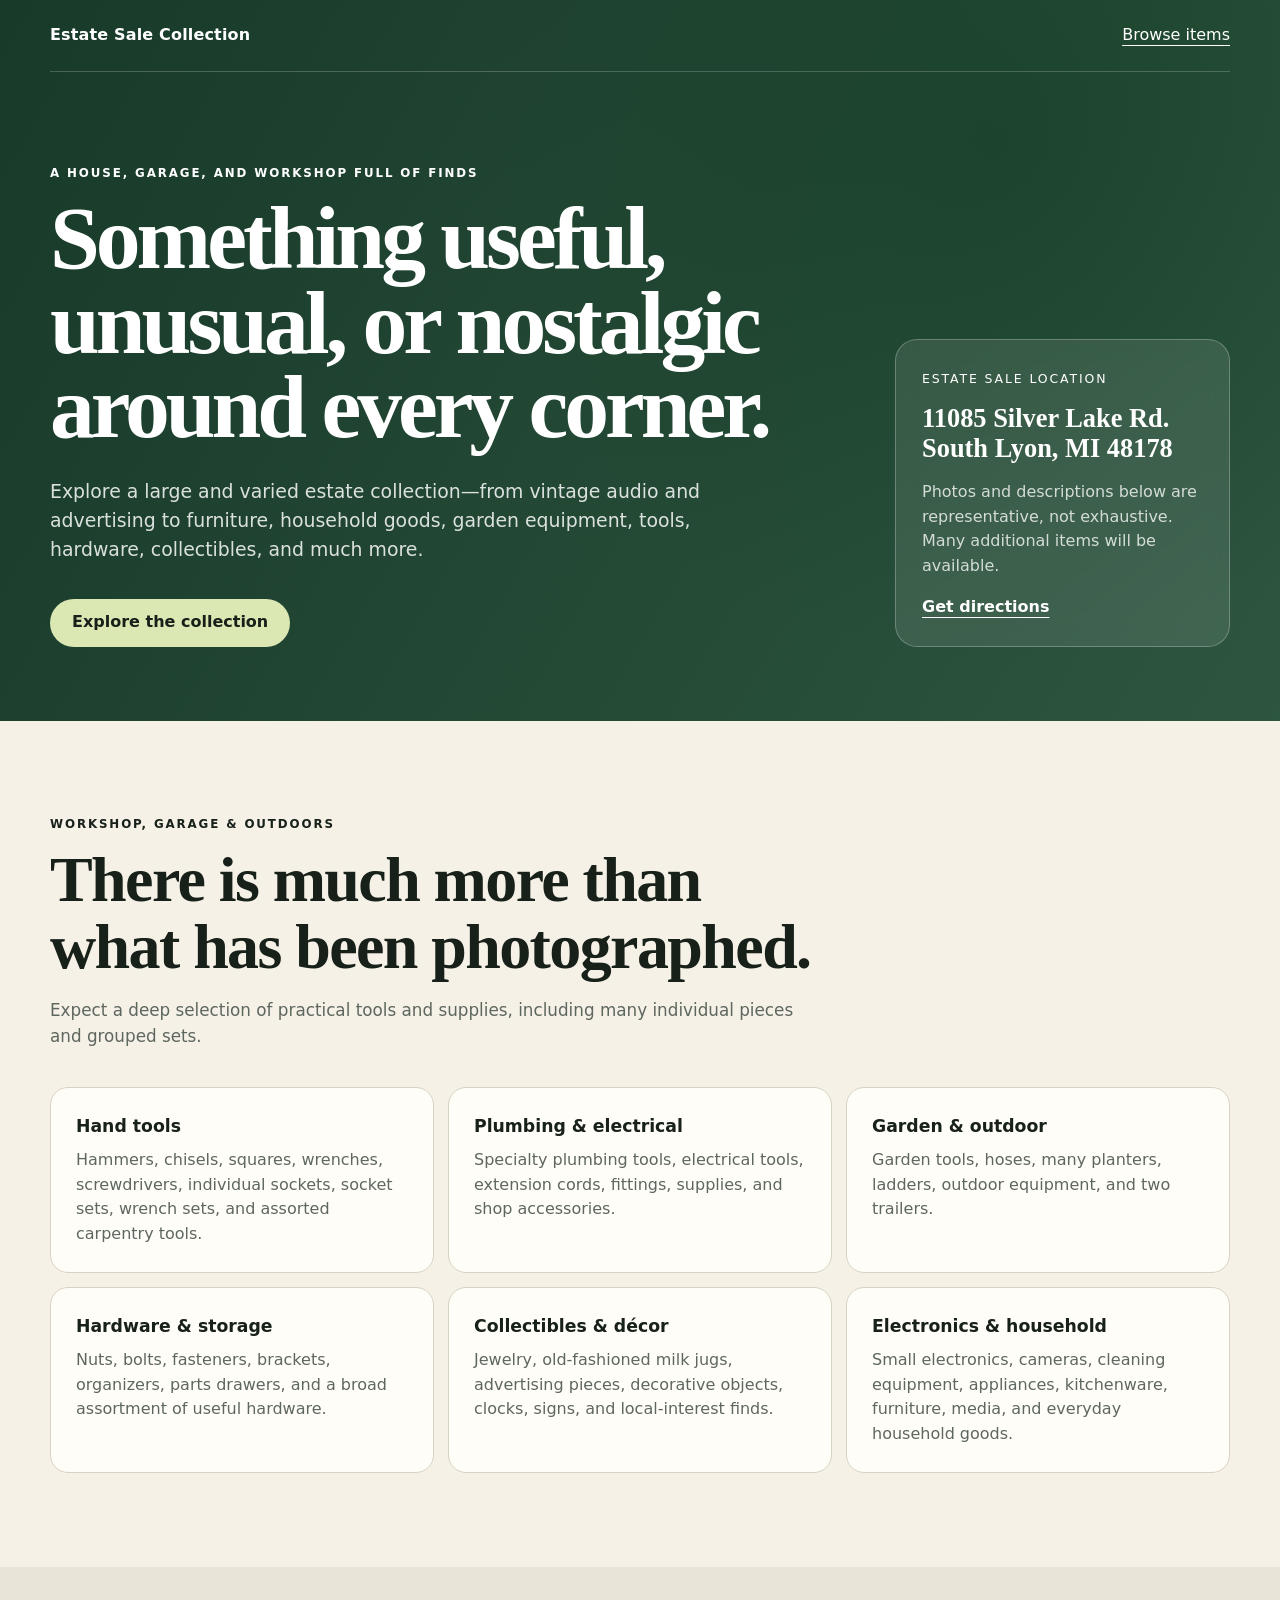
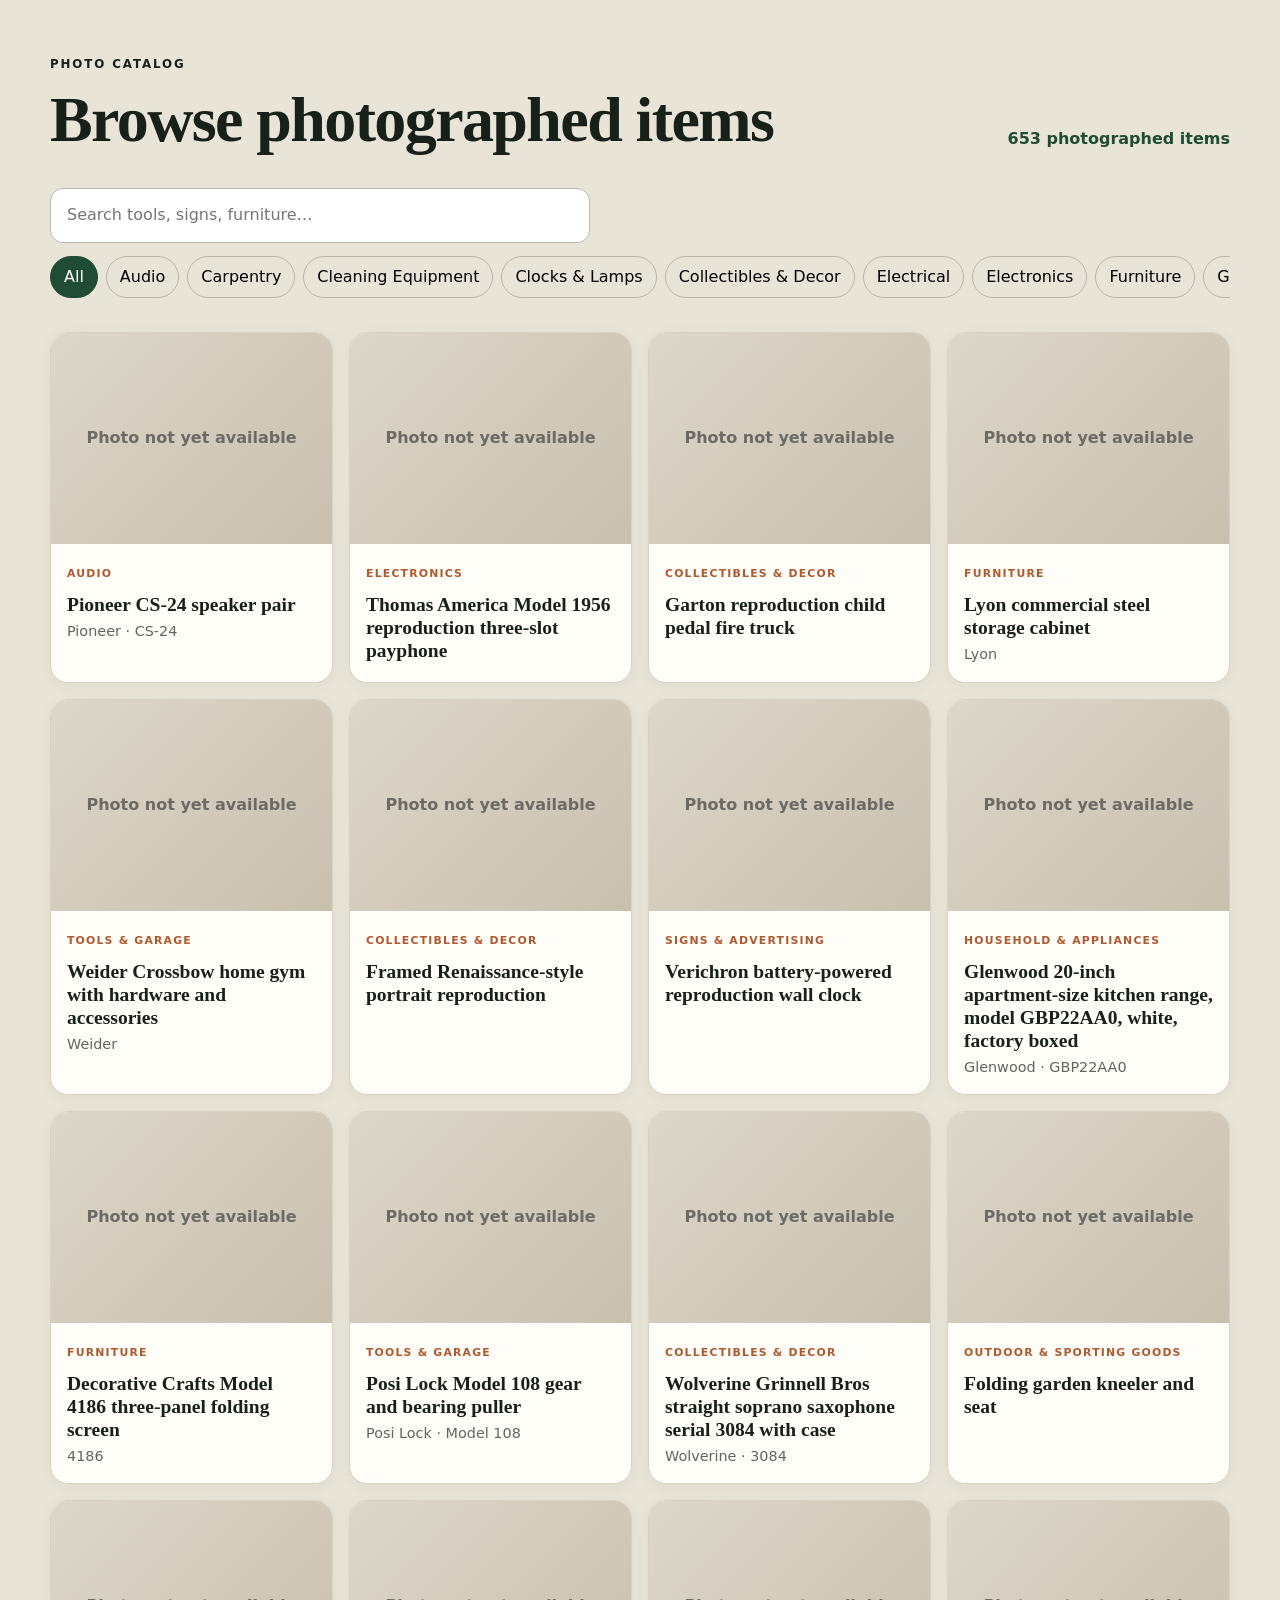
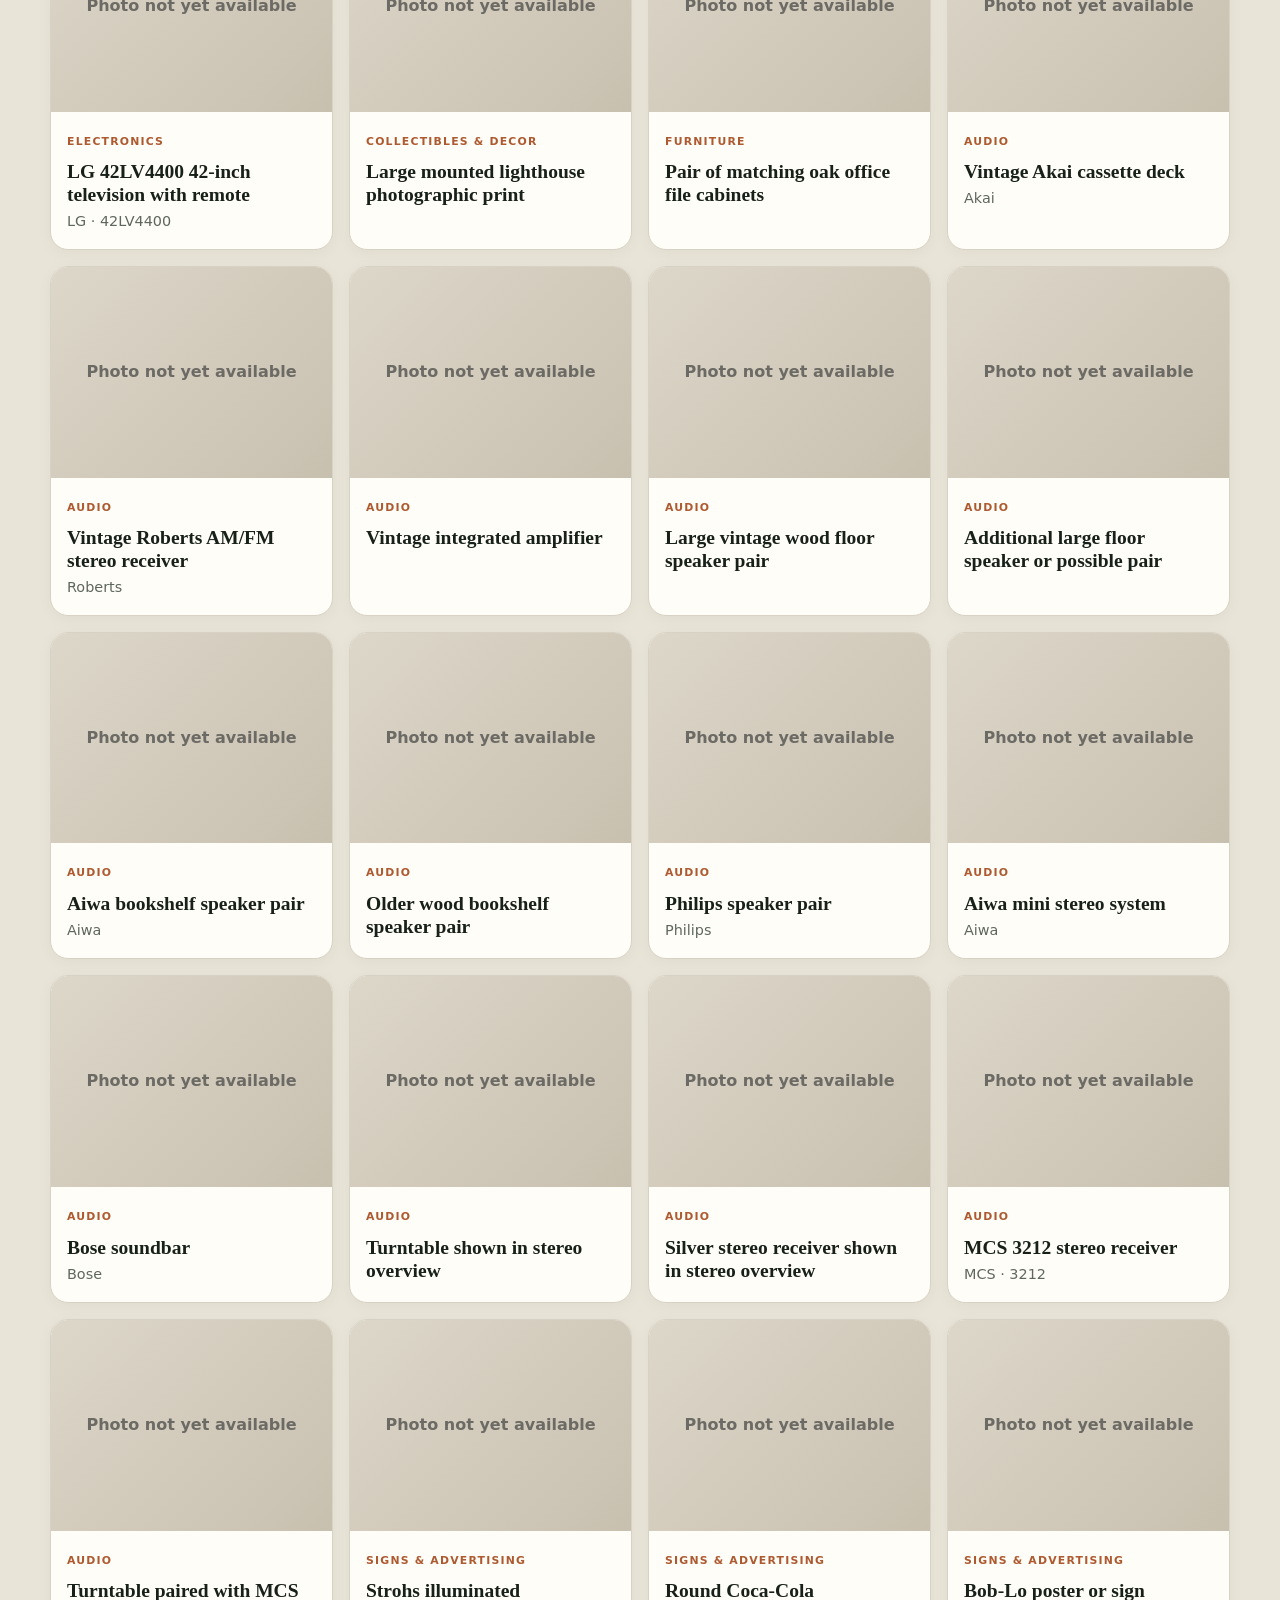
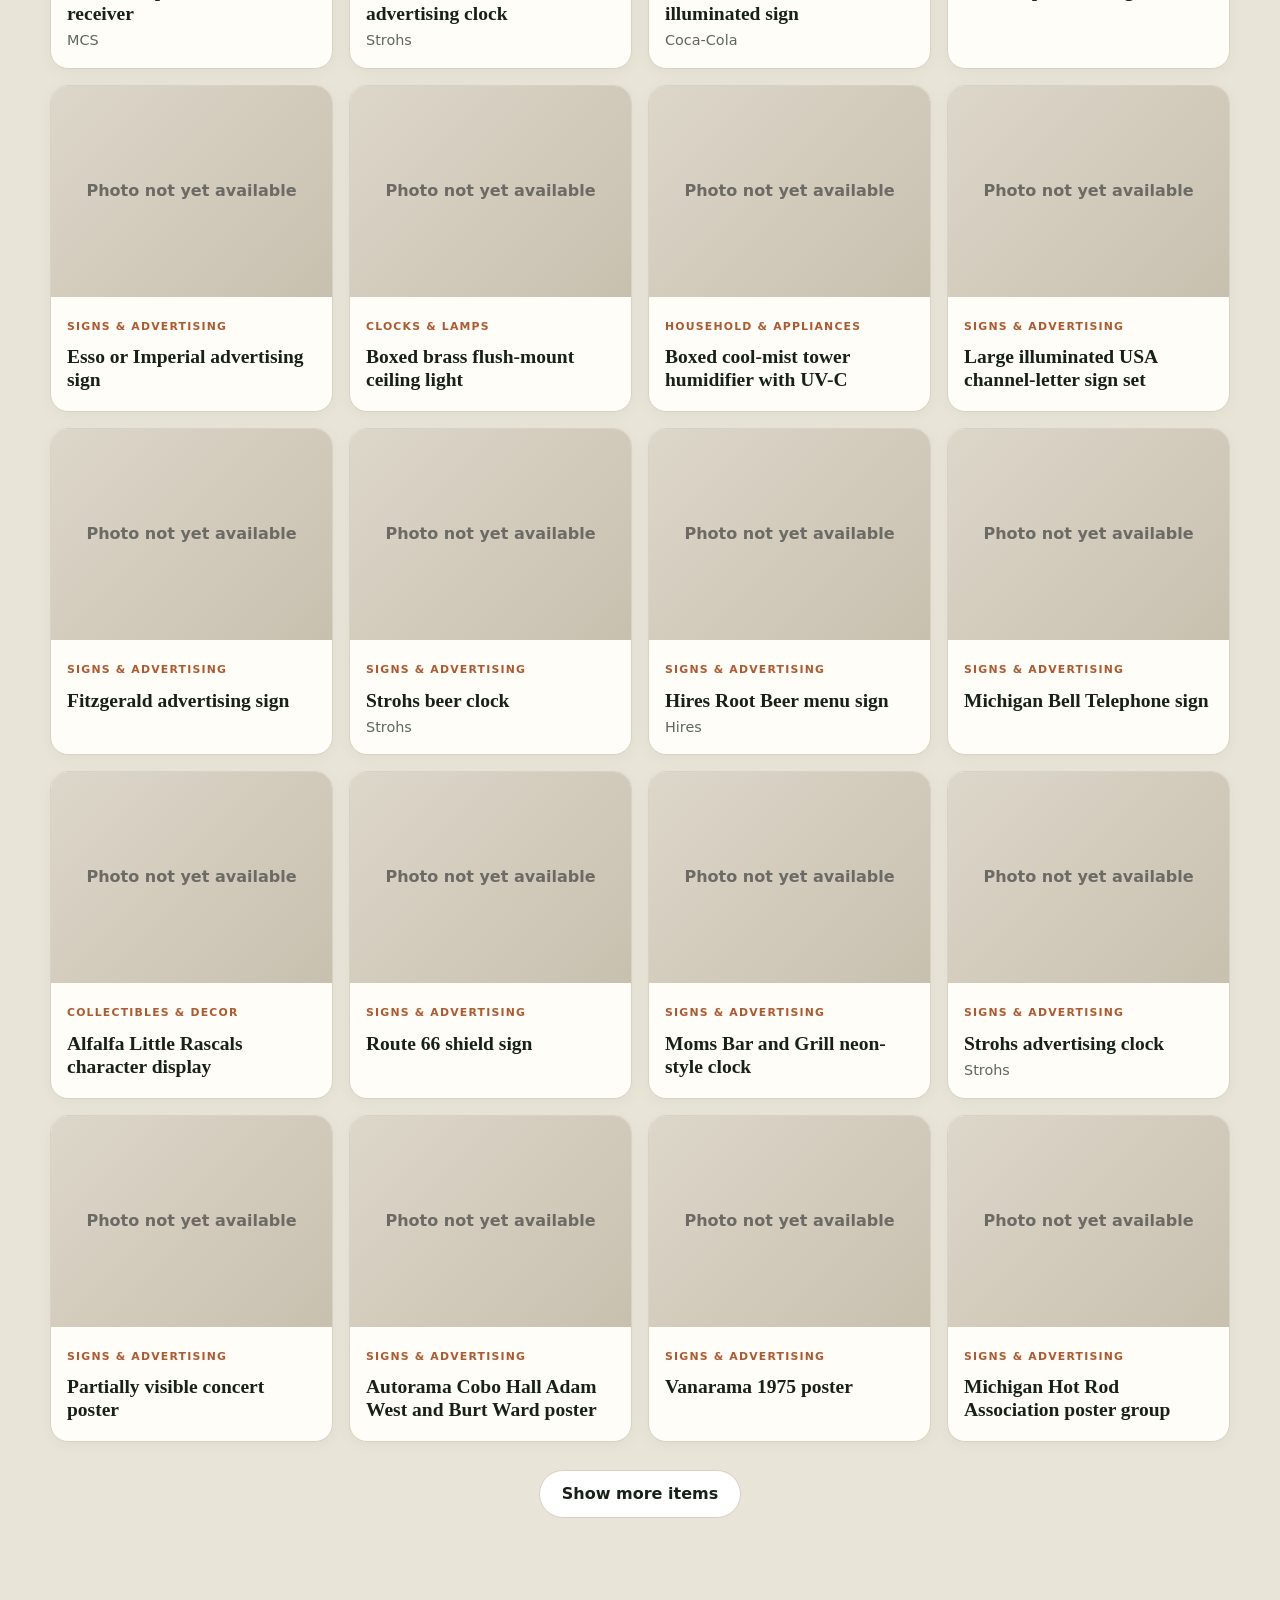
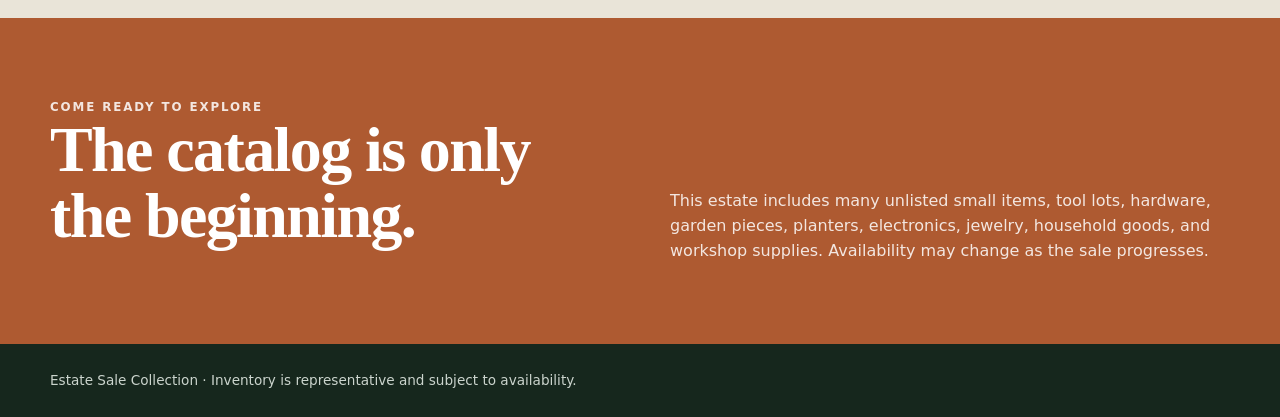
==== index.html @ f879b7a6 "Publish mobile estate sale catalog" ====
<!doctype html>
<html lang="en">
<head>
  <meta charset="utf-8">
  <meta name="viewport" content="width=device-width, initial-scale=1">
  <meta name="description" content="Browse a large estate sale collection featuring tools, vintage audio, furniture, advertising, garden equipment, household goods, collectibles, and much more.">
  <meta property="og:title" content="Estate Sale Collection">
  <meta property="og:description" content="A wide-ranging estate collection with tools, workshop equipment, furniture, vintage pieces, garden goods, household items, and much more.">
  <title>Estate Sale Collection</title>
  <link rel="stylesheet" href="styles.css">
</head>
<body>
  <header class="hero">
    <nav class="nav shell">
      <a class="brand" href="#top">Estate Sale Collection</a>
      <a class="nav-link" href="#browse">Browse items</a>
    </nav>
    <div class="hero-grid shell" id="top">
      <div>
        <p class="eyebrow">A house, garage, and workshop full of finds</p>
        <h1>Something useful, unusual, or nostalgic around every corner.</h1>
        <p class="hero-copy">Explore a large and varied estate collection—from vintage audio and advertising to furniture, household goods, garden equipment, tools, hardware, collectibles, and much more.</p>
        <a class="button" href="#browse">Explore the collection</a>
      </div>
      <aside class="hero-note">
        <span>Estate sale location</span>
        <strong>11085 Silver Lake Rd.<br>South Lyon, MI 48178</strong>
        <p>Photos and descriptions below are representative, not exhaustive. Many additional items will be available.</p>
        <a class="directions-link" href="https://www.google.com/maps/search/?api=1&amp;query=11085%20Silver%20Lake%20Rd%2C%20South%20Lyon%2C%20MI%2048178" target="_blank" rel="noopener">Get directions</a>
      </aside>
    </div>
  </header>

  <main>
    <section class="section shell">
      <div class="section-heading">
        <p class="eyebrow">Workshop, garage & outdoors</p>
        <h2>There is much more than what has been photographed.</h2>
        <p>Expect a deep selection of practical tools and supplies, including many individual pieces and grouped sets.</p>
      </div>
      <div class="collection-grid">
        <article><h3>Hand tools</h3><p>Hammers, chisels, squares, wrenches, screwdrivers, individual sockets, socket sets, wrench sets, and assorted carpentry tools.</p></article>
        <article><h3>Plumbing & electrical</h3><p>Specialty plumbing tools, electrical tools, extension cords, fittings, supplies, and shop accessories.</p></article>
        <article><h3>Garden & outdoor</h3><p>Garden tools, hoses, many planters, ladders, outdoor equipment, and two trailers.</p></article>
        <article><h3>Hardware & storage</h3><p>Nuts, bolts, fasteners, brackets, organizers, parts drawers, and a broad assortment of useful hardware.</p></article>
        <article><h3>Collectibles & décor</h3><p>Jewelry, old-fashioned milk jugs, advertising pieces, decorative objects, clocks, signs, and local-interest finds.</p></article>
        <article><h3>Electronics & household</h3><p>Small electronics, cameras, cleaning equipment, appliances, kitchenware, furniture, media, and everyday household goods.</p></article>
      </div>
    </section>

    <section class="catalog-section" id="browse">
      <div class="shell">
        <div class="catalog-head">
          <div>
            <p class="eyebrow">Photo catalog</p>
            <h2>Browse photographed items</h2>
          </div>
          <p class="result-count" id="resultCount" aria-live="polite"></p>
        </div>
        <div class="controls">
          <label class="search">
            <span class="sr-only">Search inventory</span>
            <input id="searchInput" type="search" placeholder="Search tools, signs, furniture…" autocomplete="off">
          </label>
          <div class="chips" id="categoryChips" aria-label="Filter by category"></div>
        </div>
        <div class="item-grid" id="itemGrid"></div>
        <button class="button secondary load-more" id="loadMore" type="button">Show more items</button>
      </div>
    </section>

    <section class="closing">
      <div class="shell closing-inner">
        <div>
          <p class="eyebrow">Come ready to explore</p>
          <h2>The catalog is only the beginning.</h2>
        </div>
        <p>This estate includes many unlisted small items, tool lots, hardware, garden pieces, planters, electronics, jewelry, household goods, and workshop supplies. Availability may change as the sale progresses.</p>
      </div>
    </section>
  </main>

  <dialog id="photoDialog">
    <button class="dialog-close" type="button" aria-label="Close photo">×</button>
    <img alt="" id="dialogImage">
    <p id="dialogCaption"></p>
  </dialog>

  <footer><div class="shell">Estate Sale Collection · Inventory is representative and subject to availability.</div></footer>
  <script src="data/public-items.js"></script>
  <script src="app.js"></script>
</body>
</html>
---- styles.css ----
:root{--ink:#172019;--muted:#5e675f;--paper:#f5f1e7;--cream:#fffdf7;--green:#204b35;--lime:#dce8b4;--rust:#ae5a31;--line:#d8d2c4;--shadow:0 16px 50px rgba(30,40,31,.11);font-family:Inter,ui-sans-serif,system-ui,-apple-system,BlinkMacSystemFont,"Segoe UI",sans-serif;color:var(--ink);background:var(--paper)}
*{box-sizing:border-box}html{scroll-behavior:smooth}body{margin:0;line-height:1.55}img{display:block;max-width:100%}button,input,select{font:inherit}.shell{width:min(1180px,calc(100% - 32px));margin:auto}.hero{color:white;background:linear-gradient(120deg,rgba(17,52,35,.97),rgba(25,70,46,.91)),radial-gradient(circle at 78% 20%,#71854f,transparent 45%);padding-bottom:74px}.nav{height:72px;display:flex;align-items:center;justify-content:space-between;border-bottom:1px solid rgba(255,255,255,.2)}.brand{font-weight:800;color:white;text-decoration:none;letter-spacing:.01em}.nav-link{color:white;text-underline-offset:5px}.hero-grid{display:grid;grid-template-columns:minmax(0,1.5fr) minmax(280px,.65fr);gap:72px;align-items:end;padding-top:92px}.eyebrow{text-transform:uppercase;letter-spacing:.16em;font-weight:800;font-size:.74rem;margin:0 0 14px}.hero h1{font-family:Georgia,serif;font-size:clamp(3rem,7vw,6.4rem);line-height:.94;max-width:900px;margin:0;letter-spacing:-.045em}.hero-copy{font-size:1.18rem;max-width:720px;color:rgba(255,255,255,.84);margin:28px 0 34px}.button{display:inline-flex;align-items:center;justify-content:center;min-height:48px;padding:0 22px;border:0;border-radius:999px;background:var(--lime);color:var(--ink);font-weight:800;text-decoration:none;cursor:pointer}.button.secondary{background:white;border:1px solid var(--line)}.hero-note{background:rgba(255,255,255,.1);border:1px solid rgba(255,255,255,.25);padding:26px;border-radius:22px;backdrop-filter:blur(10px)}.hero-note span{font-size:.78rem;text-transform:uppercase;letter-spacing:.15em}.hero-note strong{display:block;font-family:Georgia,serif;font-size:1.65rem;line-height:1.15;margin:12px 0}.hero-note p{color:rgba(255,255,255,.78);margin-bottom:0}.section{padding:94px 0}.section-heading{max-width:780px;margin-bottom:38px}.section h2,.catalog-section h2,.closing h2{font-family:Georgia,serif;font-size:clamp(2.2rem,5vw,4rem);line-height:1.04;margin:0 0 14px;letter-spacing:-.025em}.section-heading>p:last-child{color:var(--muted);font-size:1.05rem}.collection-grid{display:grid;grid-template-columns:repeat(3,1fr);gap:14px}.collection-grid article{background:var(--cream);border:1px solid var(--line);border-radius:18px;padding:25px}.collection-grid h3{margin:0 0 8px;font-size:1.08rem}.collection-grid p{margin:0;color:var(--muted)}.catalog-section{background:#e9e4d8;padding:88px 0 100px}.catalog-head{display:flex;justify-content:space-between;align-items:end;gap:20px}.result-count{font-weight:800;color:var(--green)}.controls{position:sticky;z-index:10;top:0;background:rgba(233,228,216,.95);backdrop-filter:blur(12px);padding:20px 0 18px;margin-bottom:16px}.search input,.staff-actions input,.staff-actions select,.login-card input{width:100%;border:1px solid #bcb6aa;background:white;border-radius:13px;padding:14px 16px;color:var(--ink)}.search{display:block;max-width:540px}.chips{display:flex;gap:8px;overflow:auto;padding-top:13px;scrollbar-width:thin}.chip{white-space:nowrap;border:1px solid #bab4a9;border-radius:999px;background:transparent;padding:8px 13px;cursor:pointer}.chip.active{background:var(--green);color:white;border-color:var(--green)}.item-grid{display:grid;grid-template-columns:repeat(4,1fr);gap:16px}.item-card{background:var(--cream);border:1px solid var(--line);border-radius:18px;overflow:hidden;box-shadow:0 3px 16px rgba(28,36,29,.04)}.item-photo{width:100%;aspect-ratio:4/3;object-fit:cover;background:#d9d4ca;cursor:zoom-in}.photo-placeholder{display:grid;place-items:center;aspect-ratio:4/3;background:linear-gradient(135deg,#ddd7ca,#c8c0af);color:#6c6a64;font-weight:700;text-align:center;padding:20px}.item-content{padding:16px}.item-category{color:var(--rust);text-transform:uppercase;letter-spacing:.11em;font-size:.68rem;font-weight:800}.item-card h3{font-family:Georgia,serif;font-size:1.22rem;line-height:1.18;margin:8px 0 4px}.item-brand{color:var(--muted);margin:0;font-size:.9rem}.load-more{display:flex;margin:28px auto 0}.closing{background:var(--rust);color:white;padding:80px 0}.closing-inner{display:grid;grid-template-columns:1fr 1fr;gap:60px;align-items:end}.closing p{margin:0;color:rgba(255,255,255,.85)}footer{background:#16271d;color:#cbd4cd;padding:26px 0;font-size:.85rem}dialog{border:0;border-radius:18px;padding:16px;background:#111;color:white;max-width:min(92vw,1100px);box-shadow:var(--shadow)}dialog::backdrop{background:rgba(4,8,5,.82)}dialog img{max-height:78vh;margin:auto;border-radius:9px}.dialog-close{position:absolute;right:22px;top:18px;border:0;border-radius:99px;background:white;width:38px;height:38px;font-size:1.5rem;cursor:pointer}.dialog-close+img{}#dialogCaption{text-align:center;margin:12px 0 2px}.sr-only{position:absolute;width:1px;height:1px;padding:0;margin:-1px;overflow:hidden;clip:rect(0,0,0,0);white-space:nowrap;border:0}
.staff-body{background:#ece8dd;min-height:100vh}.staff-shell{width:min(960px,calc(100% - 24px));margin:auto;padding:30px 0 70px}.login-card{max-width:520px;margin:12vh auto;background:white;border:1px solid var(--line);border-radius:24px;padding:34px;box-shadow:var(--shadow)}.login-card h1,.staff-header h1{font-family:Georgia,serif;font-size:2.4rem;line-height:1;margin:0 0 16px}.login-card label{display:grid;gap:7px;font-weight:700;margin:25px 0 14px}.form-error{color:#a42d22;min-height:1.5em}.staff-header{display:flex;justify-content:space-between;align-items:center;margin-bottom:24px}.text-button{border:0;background:transparent;text-decoration:underline;cursor:pointer}.stats{display:grid;grid-template-columns:repeat(4,1fr);gap:10px;margin-bottom:16px}.stat{background:white;border:1px solid var(--line);border-radius:16px;padding:17px}.stat strong{display:block;font-size:1.55rem}.stat span{font-size:.8rem;color:var(--muted)}.staff-actions{display:grid;grid-template-columns:2fr 1fr 1fr;gap:10px}.staff-tools{display:flex;gap:8px;flex-wrap:wrap;margin:12px 0}.file-button input{display:none}.device-note{font-size:.84rem;color:var(--muted)}.staff-list{display:grid;gap:8px;margin-top:18px}.staff-item{display:grid;grid-template-columns:70px minmax(0,1fr) auto auto;gap:14px;align-items:center;background:white;border:1px solid var(--line);border-radius:16px;padding:10px}.staff-item.sold{opacity:.55}.staff-item img{width:70px;height:58px;object-fit:cover;border-radius:10px;background:#ddd}.staff-item h3{font-size:1rem;margin:0 0 3px}.staff-meta{font-size:.78rem;color:var(--muted)}.staff-price{font-weight:900;font-size:1.05rem}.sold-toggle{border:1px solid var(--green);background:white;color:var(--green);border-radius:999px;padding:8px 11px;cursor:pointer;font-weight:800}.sold .sold-toggle{background:var(--green);color:white}
.hero-note p{margin-bottom:16px}.directions-link{display:inline-block;color:white;font-weight:800;text-underline-offset:5px}
@media(max-width:900px){.hero-grid{grid-template-columns:1fr;padding-top:64px}.hero-note{max-width:560px}.collection-grid{grid-template-columns:repeat(2,1fr)}.item-grid{grid-template-columns:repeat(3,1fr)}.closing-inner{grid-template-columns:1fr}.stats{grid-template-columns:repeat(2,1fr)}}@media(max-width:640px){.hero{padding-bottom:48px}.nav{height:60px}.hero-grid{gap:36px}.hero h1{font-size:3.25rem}.section,.catalog-section{padding:62px 0}.collection-grid{grid-template-columns:1fr}.catalog-head{align-items:start;flex-direction:column}.controls{margin-inline:-16px;padding-inline:16px}.item-grid{grid-template-columns:repeat(2,1fr);gap:10px}.item-content{padding:12px}.item-card h3{font-size:1.04rem}.staff-actions{grid-template-columns:1fr}.staff-item{grid-template-columns:58px minmax(0,1fr) auto}.staff-item img{width:58px;height:54px}.staff-price{grid-column:2}.sold-toggle{grid-column:3;grid-row:1/3}.closing{padding:60px 0}}@media print{.staff-actions,.staff-tools,.device-note,.sold-toggle,.text-button{display:none!important}.staff-body{background:white}.staff-item{break-inside:avoid}}
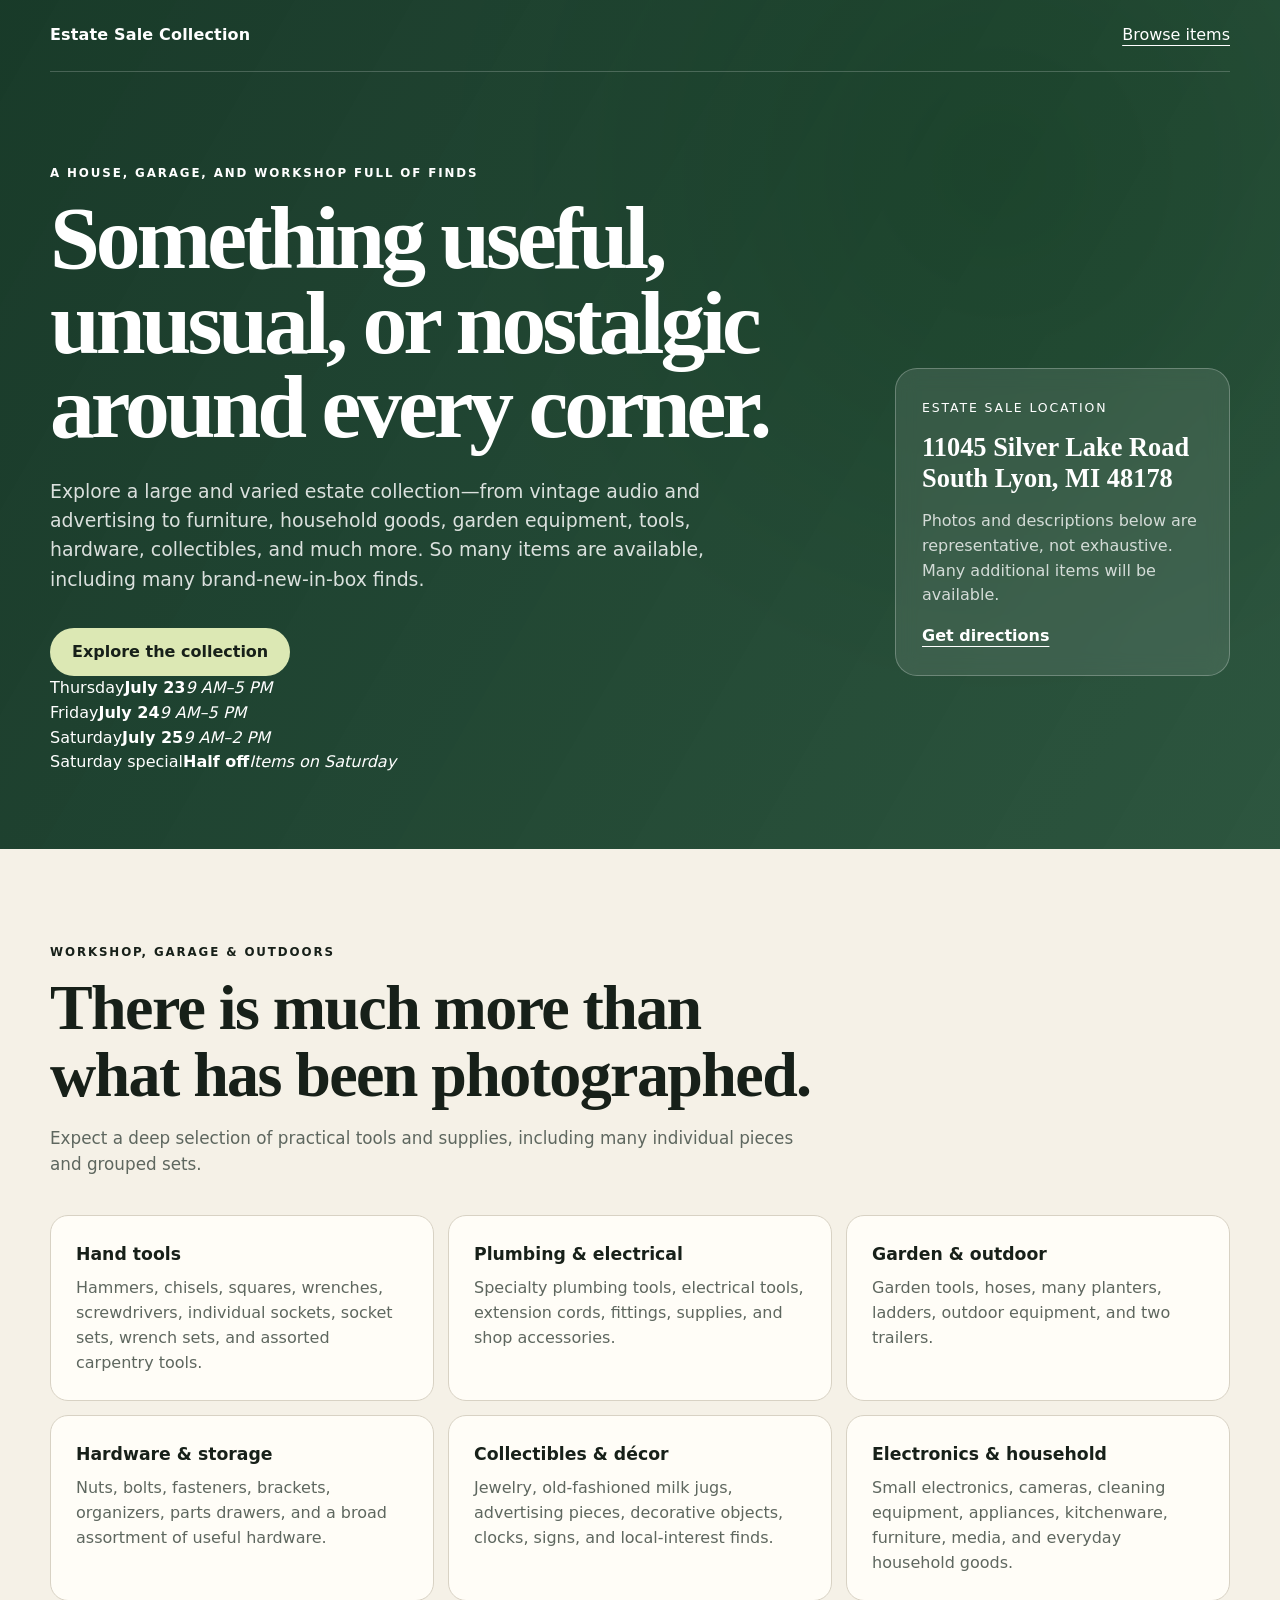
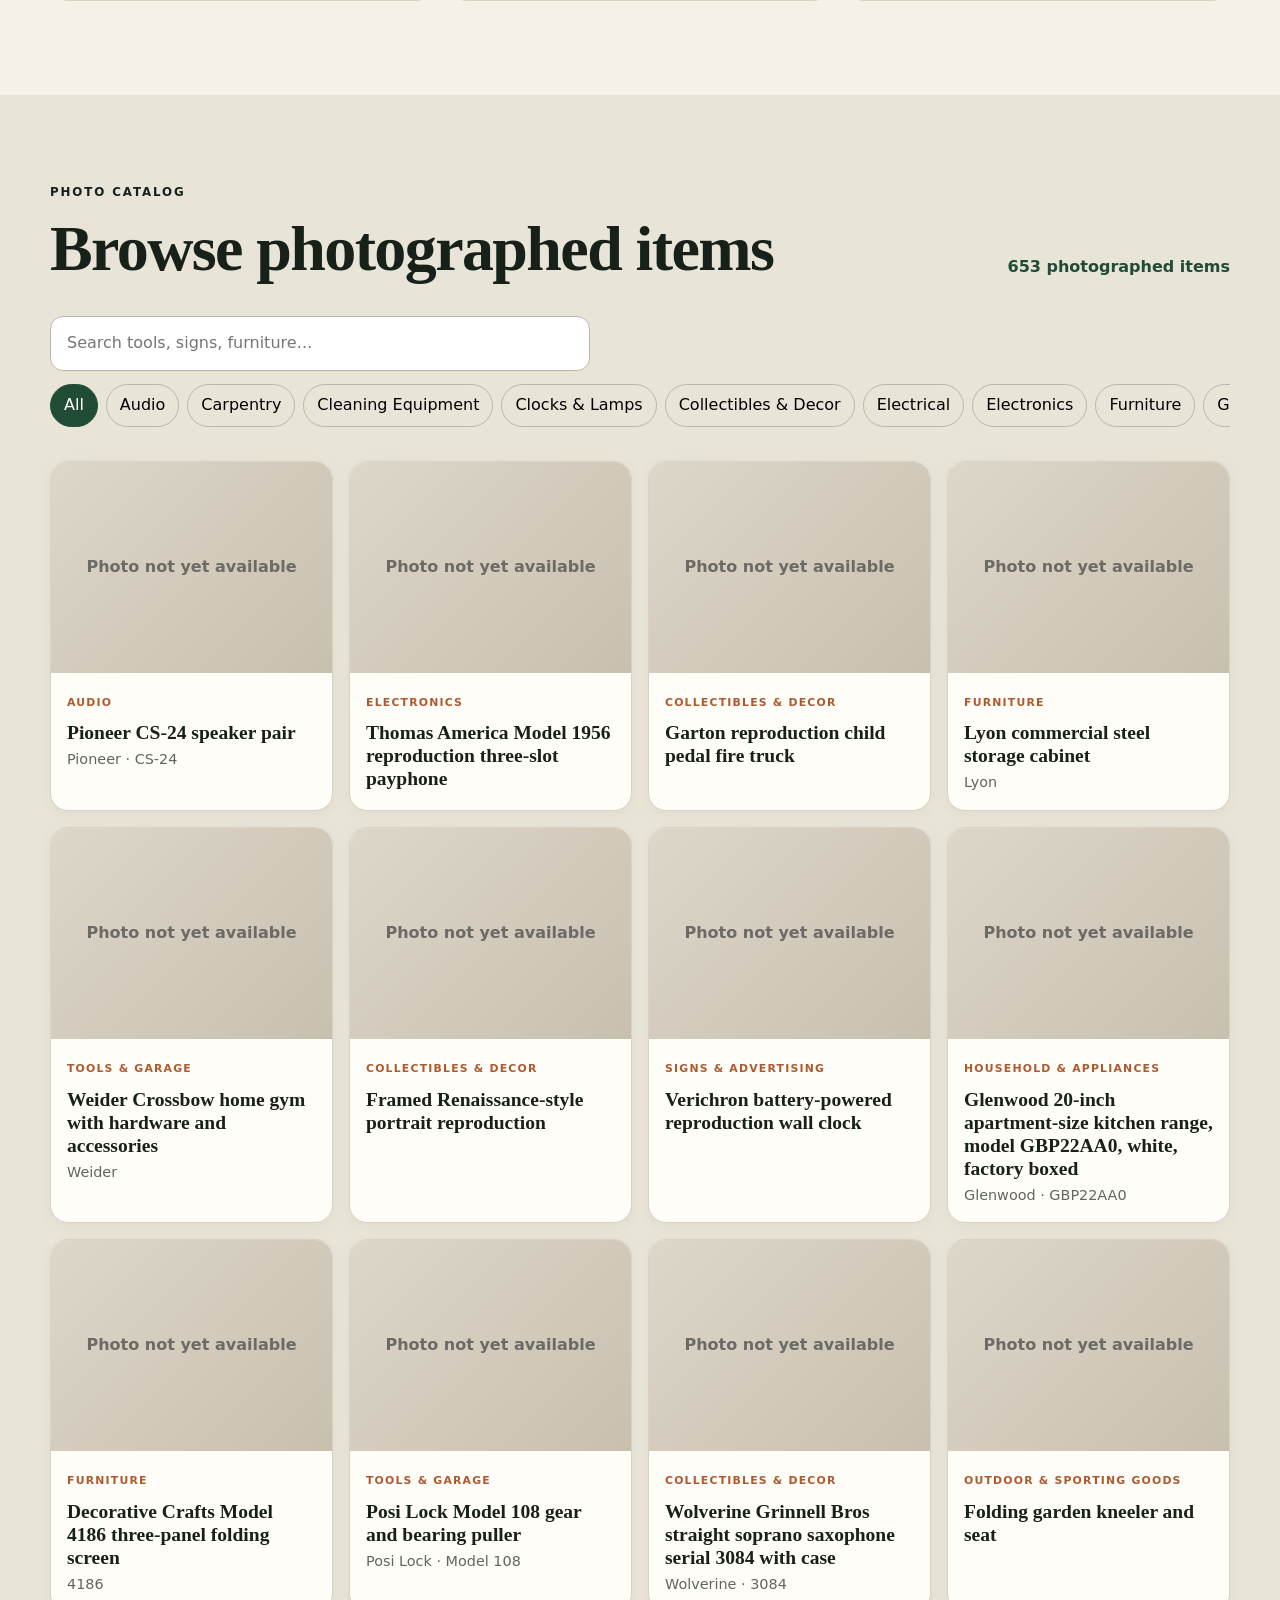
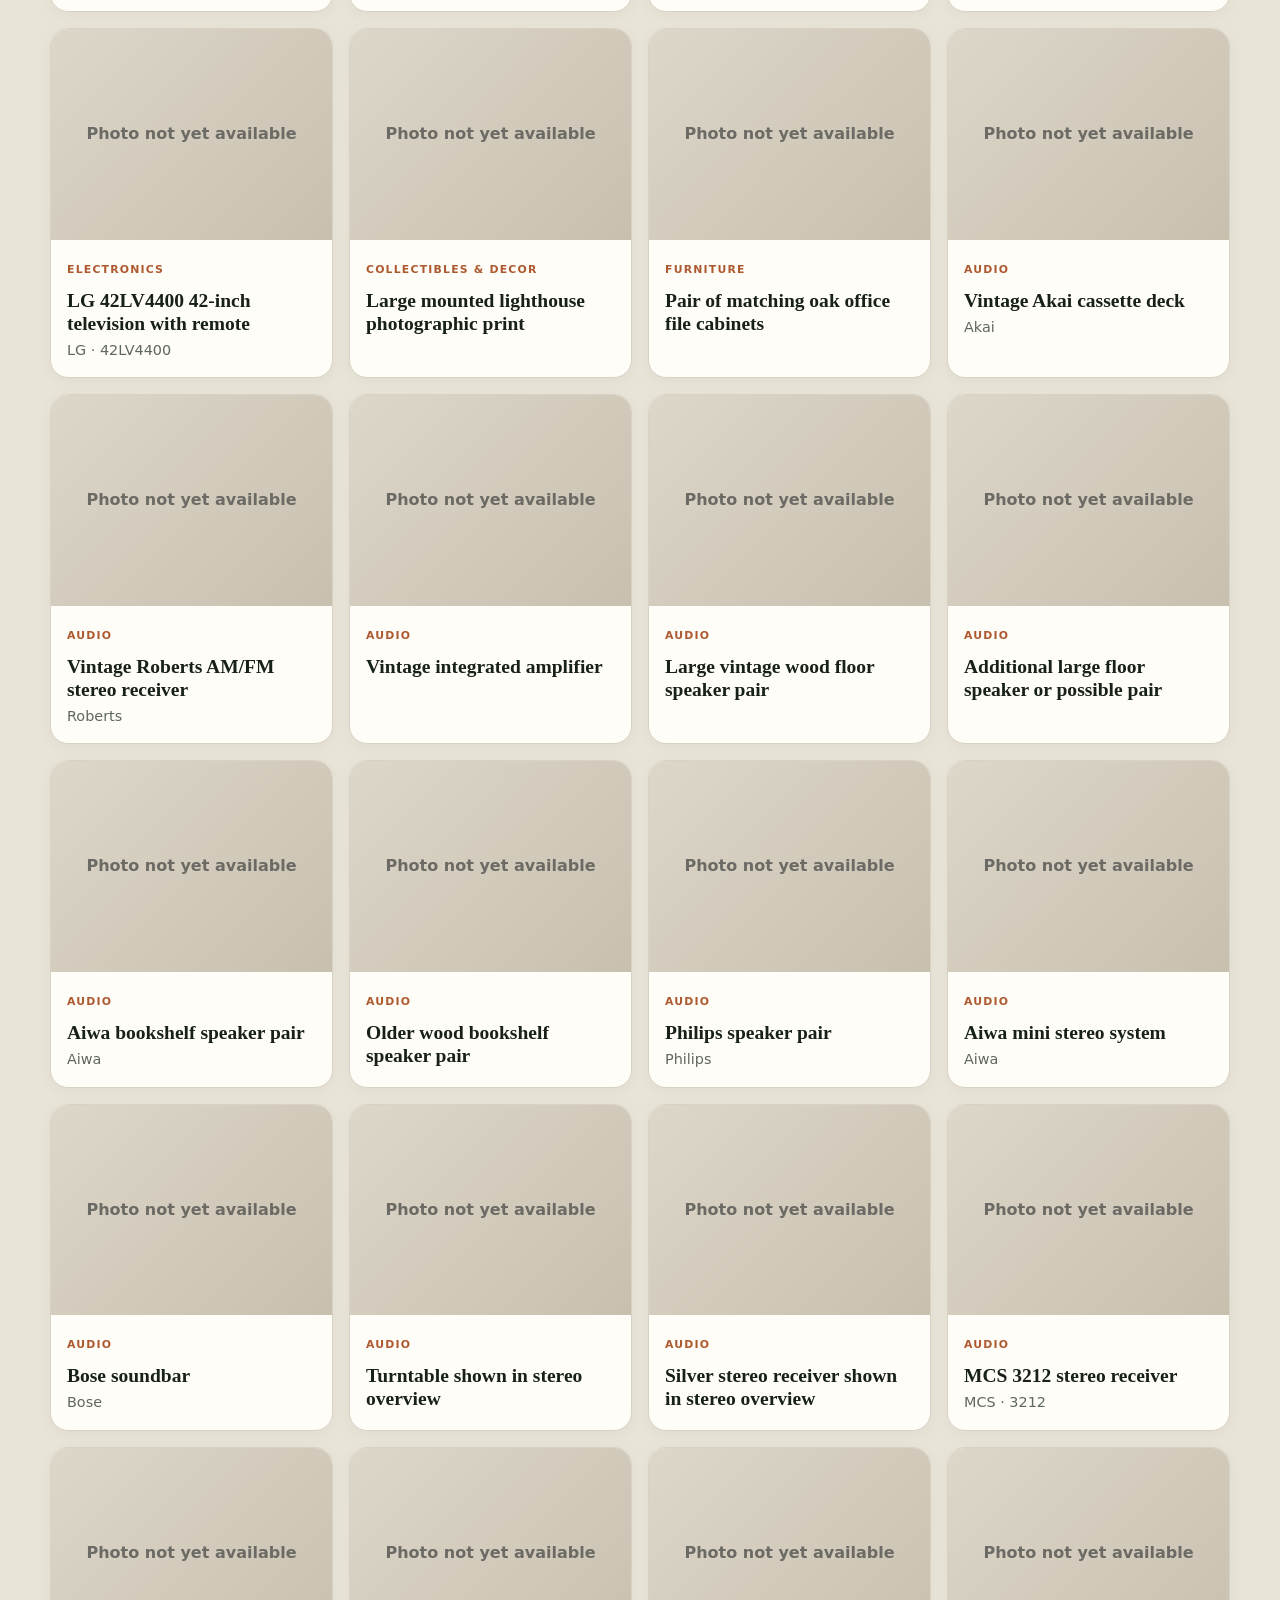
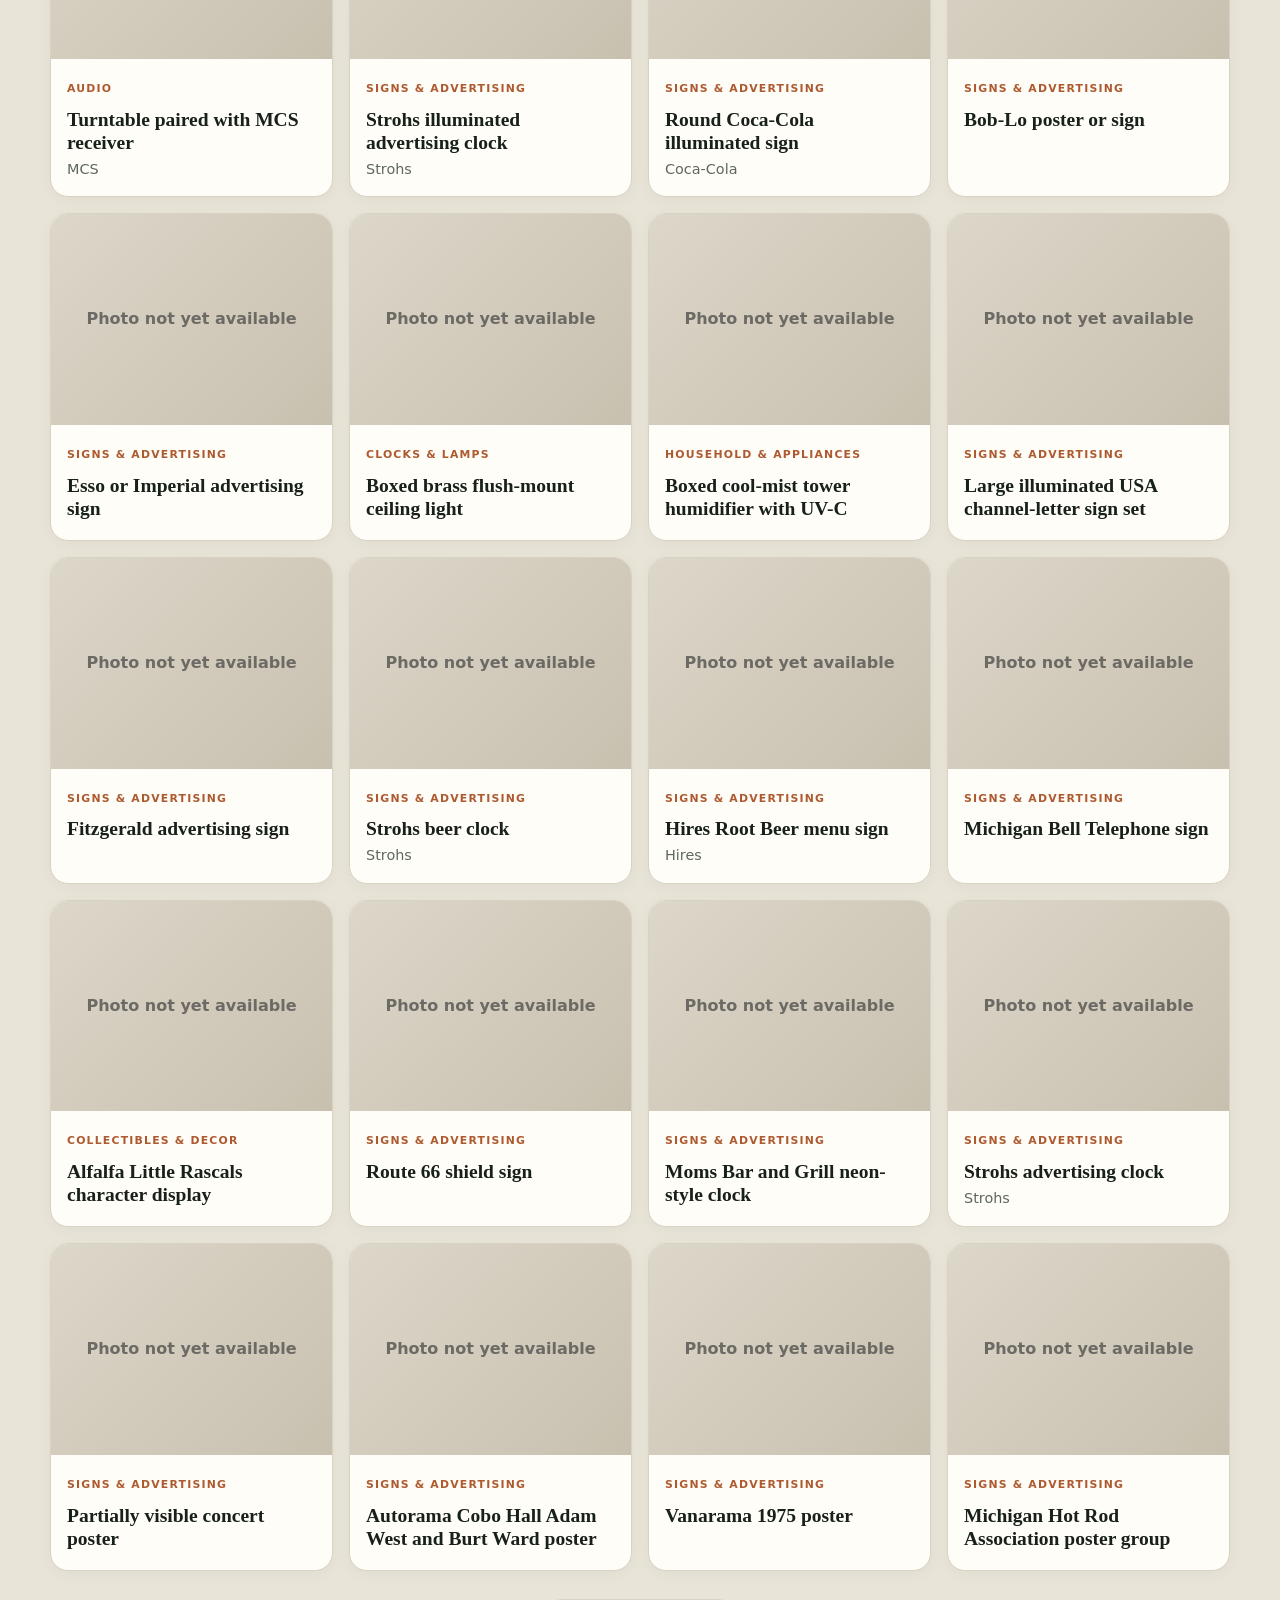
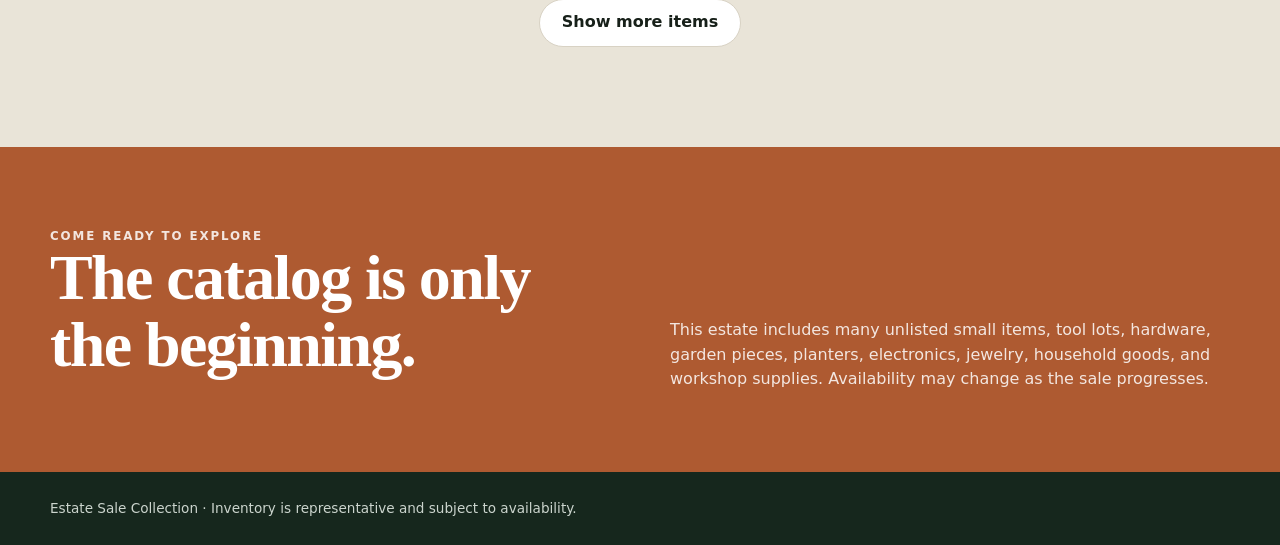
==== commit 7d8a14c6: "Add corrected address and sale schedule" ====
--- a/index.html
+++ b/index.html
@@ -3,10 +3,10 @@
 <head>
   <meta charset="utf-8">
   <meta name="viewport" content="width=device-width, initial-scale=1">
-  <meta name="description" content="Browse a large estate sale collection featuring tools, vintage audio, furniture, advertising, garden equipment, household goods, collectibles, and much more.">
-  <meta property="og:title" content="Estate Sale Collection">
-  <meta property="og:description" content="A wide-ranging estate collection with tools, workshop equipment, furniture, vintage pieces, garden goods, household items, and much more.">
-  <title>Estate Sale Collection</title>
+  <meta name="description" content="Estate sale July 23–25 at 11045 Silver Lake Road, South Lyon. Browse tools, vintage audio, furniture, garden equipment, household goods, collectibles, and much more.">
+  <meta property="og:title" content="Estate Sale · July 23–25 · South Lyon">
+  <meta property="og:description" content="Thursday and Friday 9–5, Saturday 9–2. Half off Saturday. Many items are brand new in box. Browse the photo catalog.">
+  <title>Estate Sale · July 23–25 · South Lyon</title>
   <link rel="stylesheet" href="styles.css">
 </head>
 <body>
@@ -19,16 +19,22 @@
       <div>
         <p class="eyebrow">A house, garage, and workshop full of finds</p>
         <h1>Something useful, unusual, or nostalgic around every corner.</h1>
-        <p class="hero-copy">Explore a large and varied estate collection—from vintage audio and advertising to furniture, household goods, garden equipment, tools, hardware, collectibles, and much more.</p>
+        <p class="hero-copy">Explore a large and varied estate collection—from vintage audio and advertising to furniture, household goods, garden equipment, tools, hardware, collectibles, and much more. So many items are available, including many brand-new-in-box finds.</p>
         <a class="button" href="#browse">Explore the collection</a>
       </div>
       <aside class="hero-note">
         <span>Estate sale location</span>
-        <strong>11085 Silver Lake Rd.<br>South Lyon, MI 48178</strong>
+        <strong>11045 Silver Lake Road<br>South Lyon, MI 48178</strong>
         <p>Photos and descriptions below are representative, not exhaustive. Many additional items will be available.</p>
-        <a class="directions-link" href="https://www.google.com/maps/search/?api=1&amp;query=11085%20Silver%20Lake%20Rd%2C%20South%20Lyon%2C%20MI%2048178" target="_blank" rel="noopener">Get directions</a>
+        <a class="directions-link" href="https://www.google.com/maps/search/?api=1&amp;query=11045%20Silver%20Lake%20Road%2C%20South%20Lyon%2C%20MI%2048178" target="_blank" rel="noopener">Get directions</a>
       </aside>
     </div>
+    <section class="schedule shell" aria-label="Estate sale hours">
+      <div><span>Thursday</span><strong>July 23</strong><em>9 AM–5 PM</em></div>
+      <div><span>Friday</span><strong>July 24</strong><em>9 AM–5 PM</em></div>
+      <div><span>Saturday</span><strong>July 25</strong><em>9 AM–2 PM</em></div>
+      <div class="half-off"><span>Saturday special</span><strong>Half off</strong><em>Items on Saturday</em></div>
+    </section>
   </header>
 
   <main>
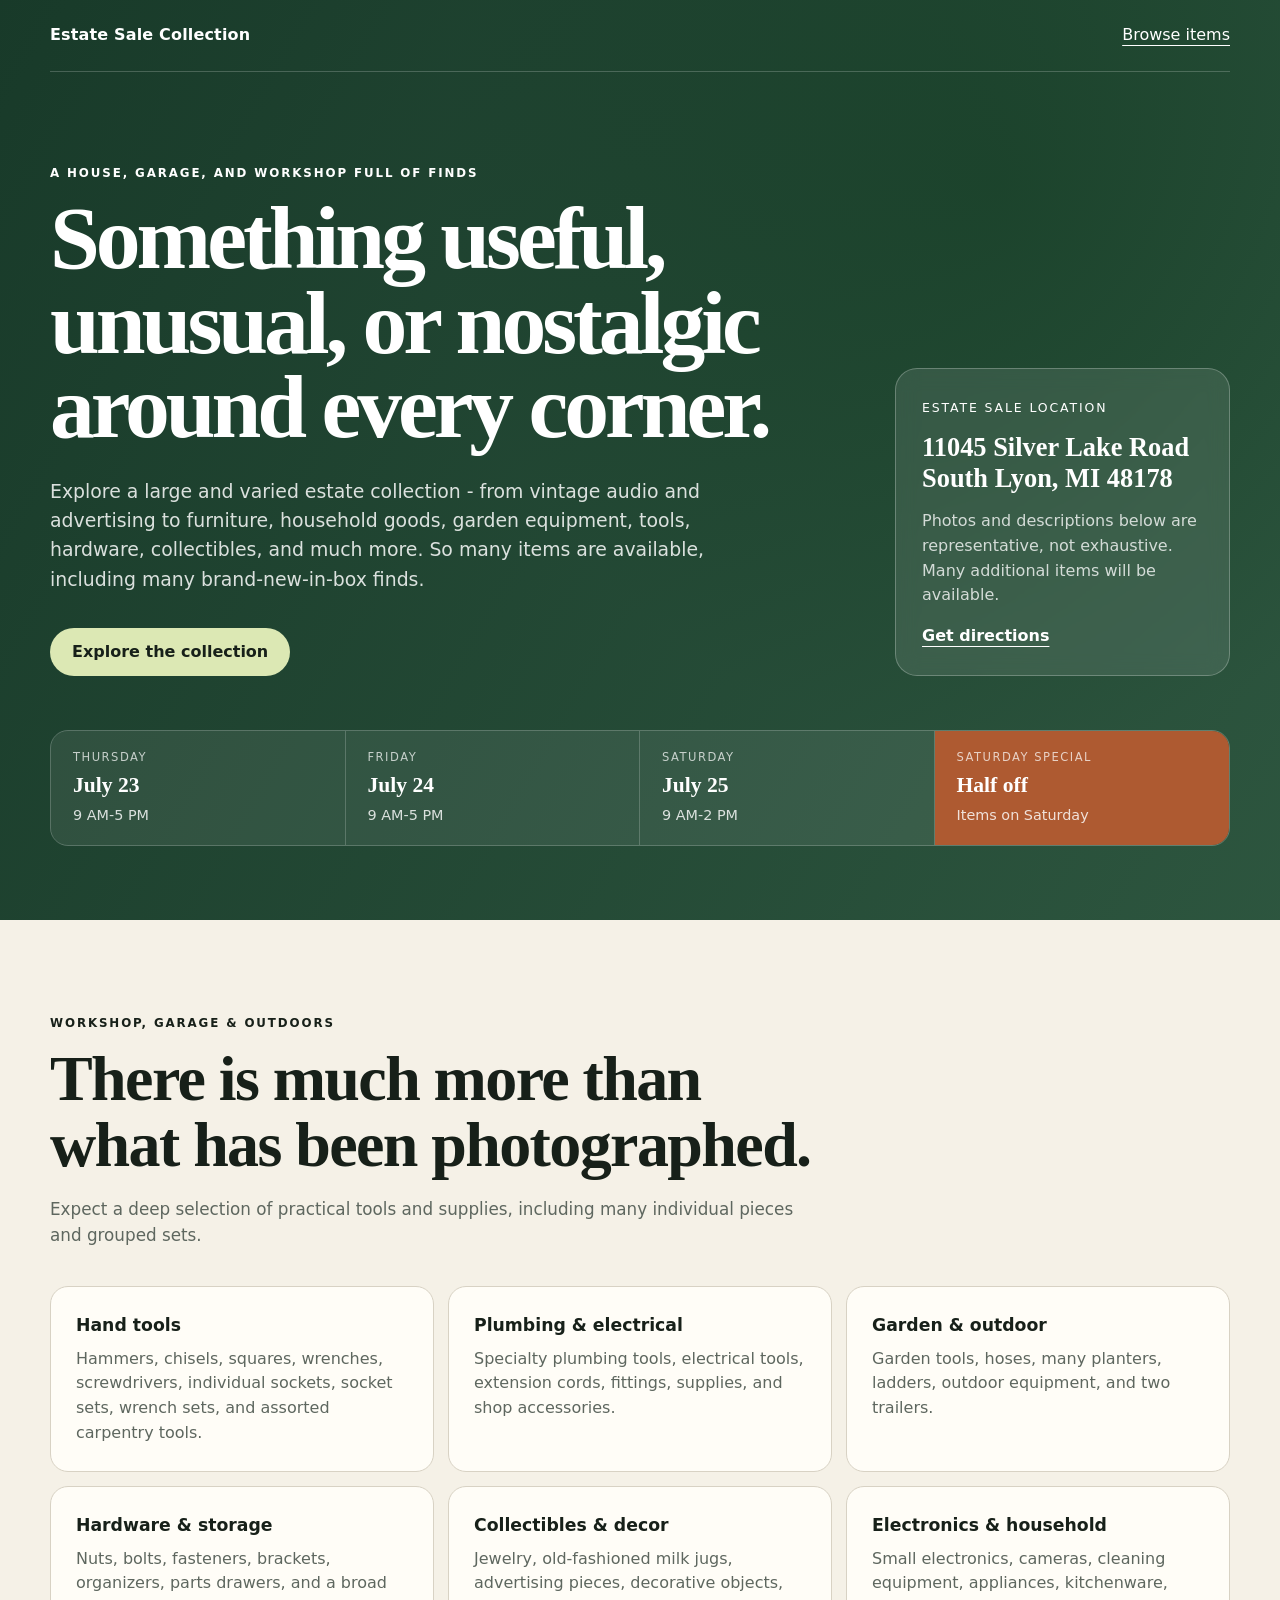
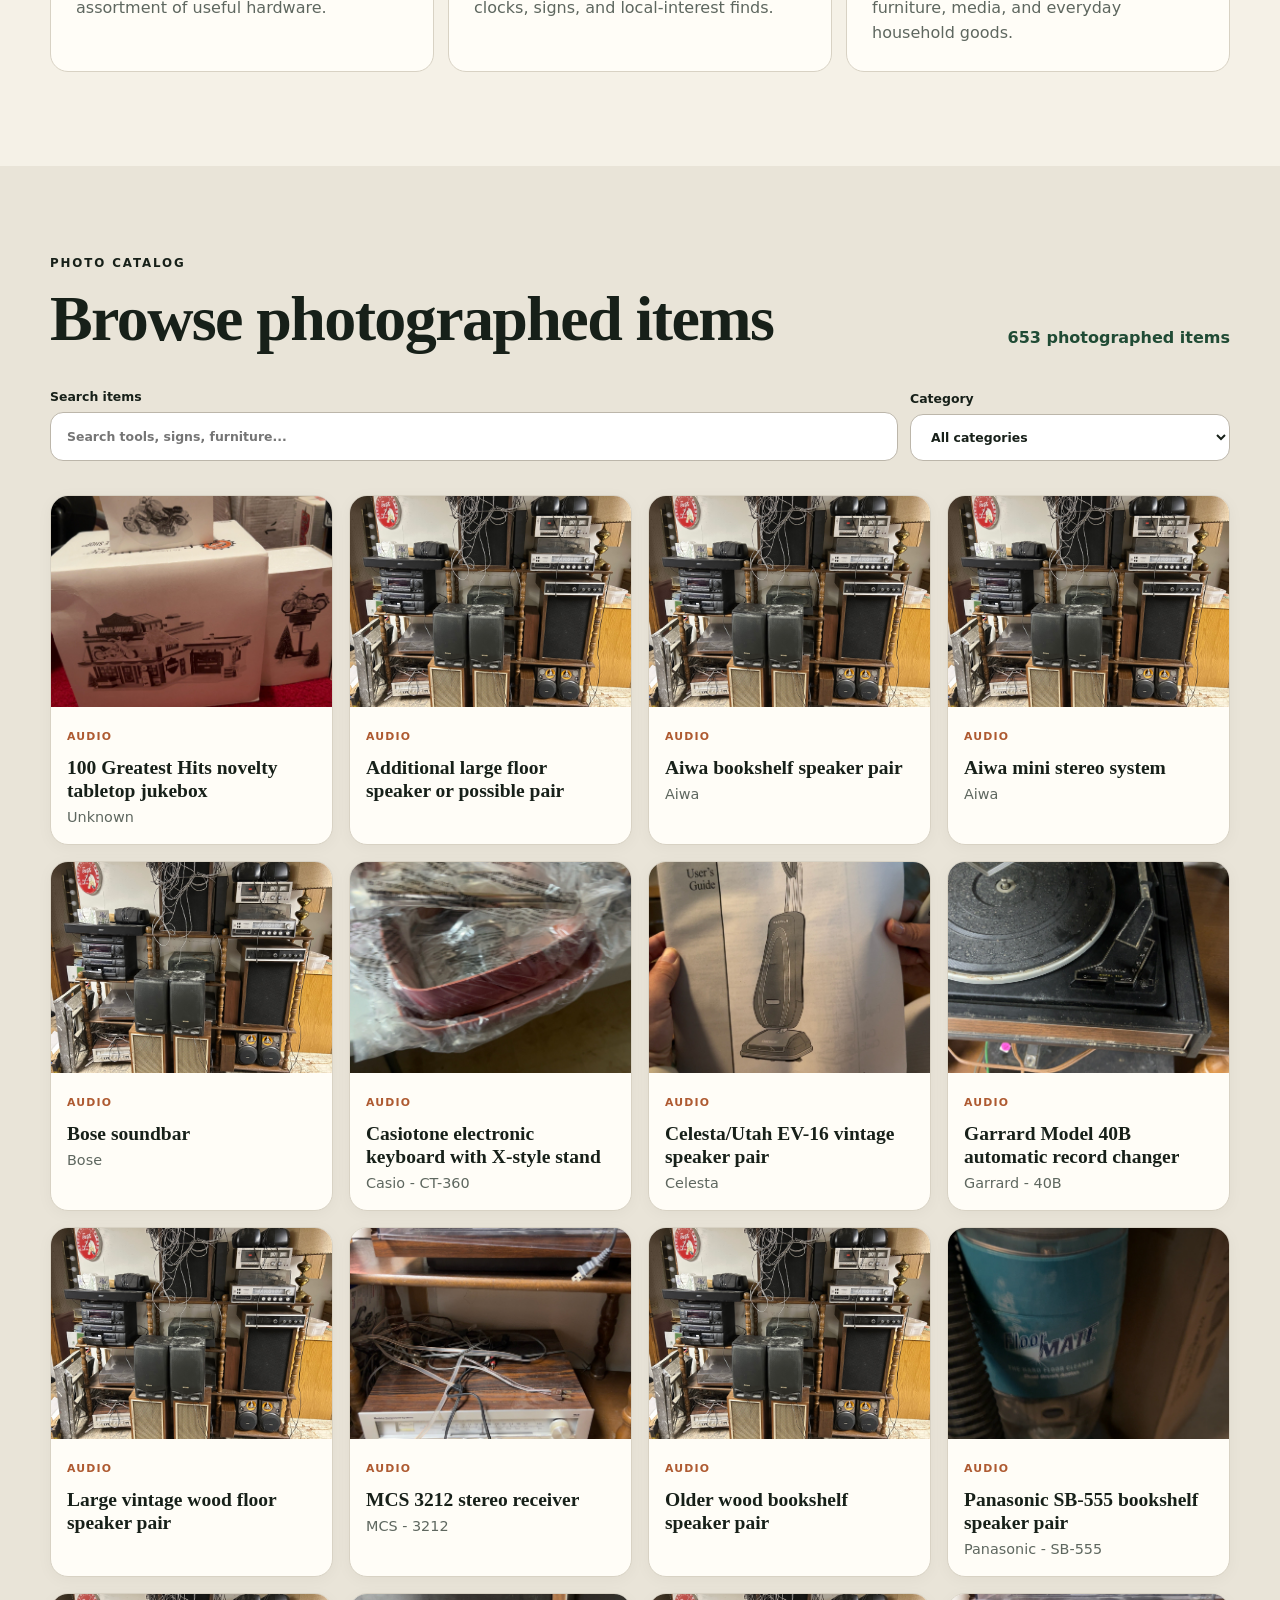
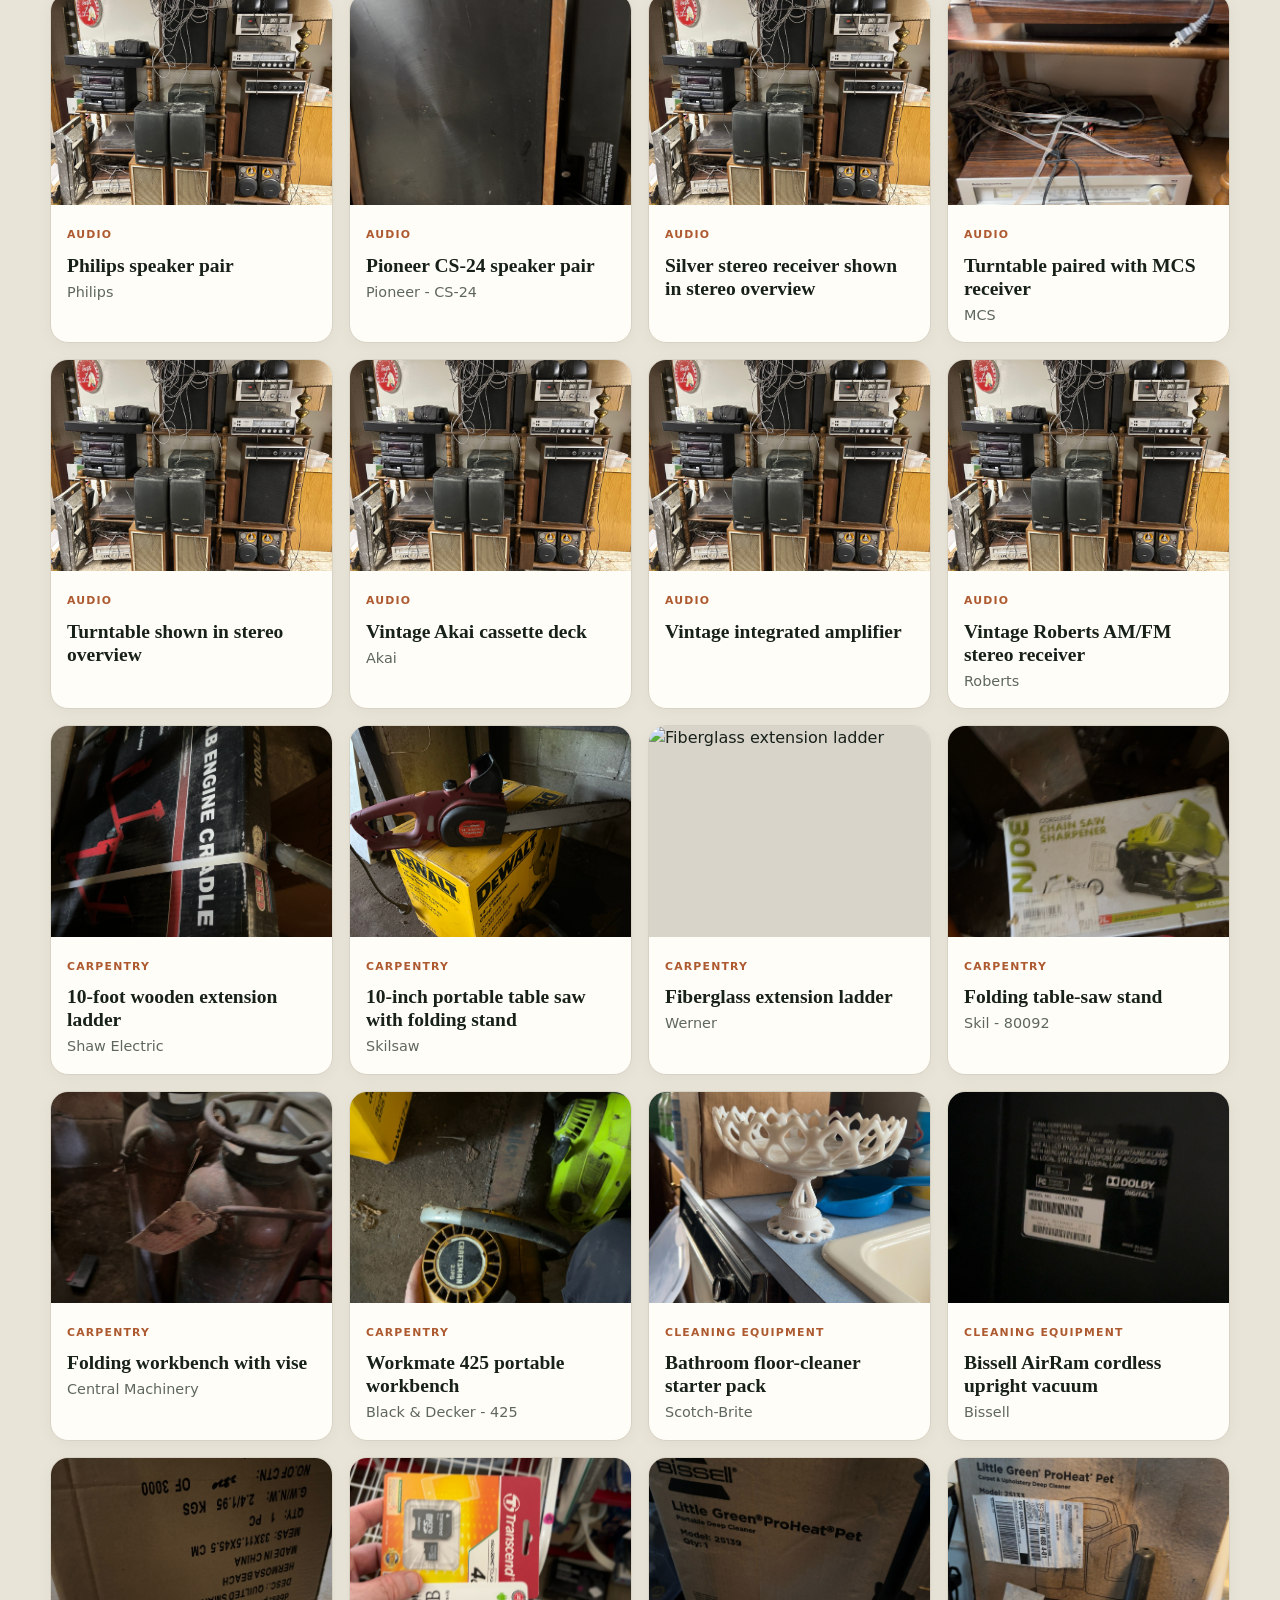
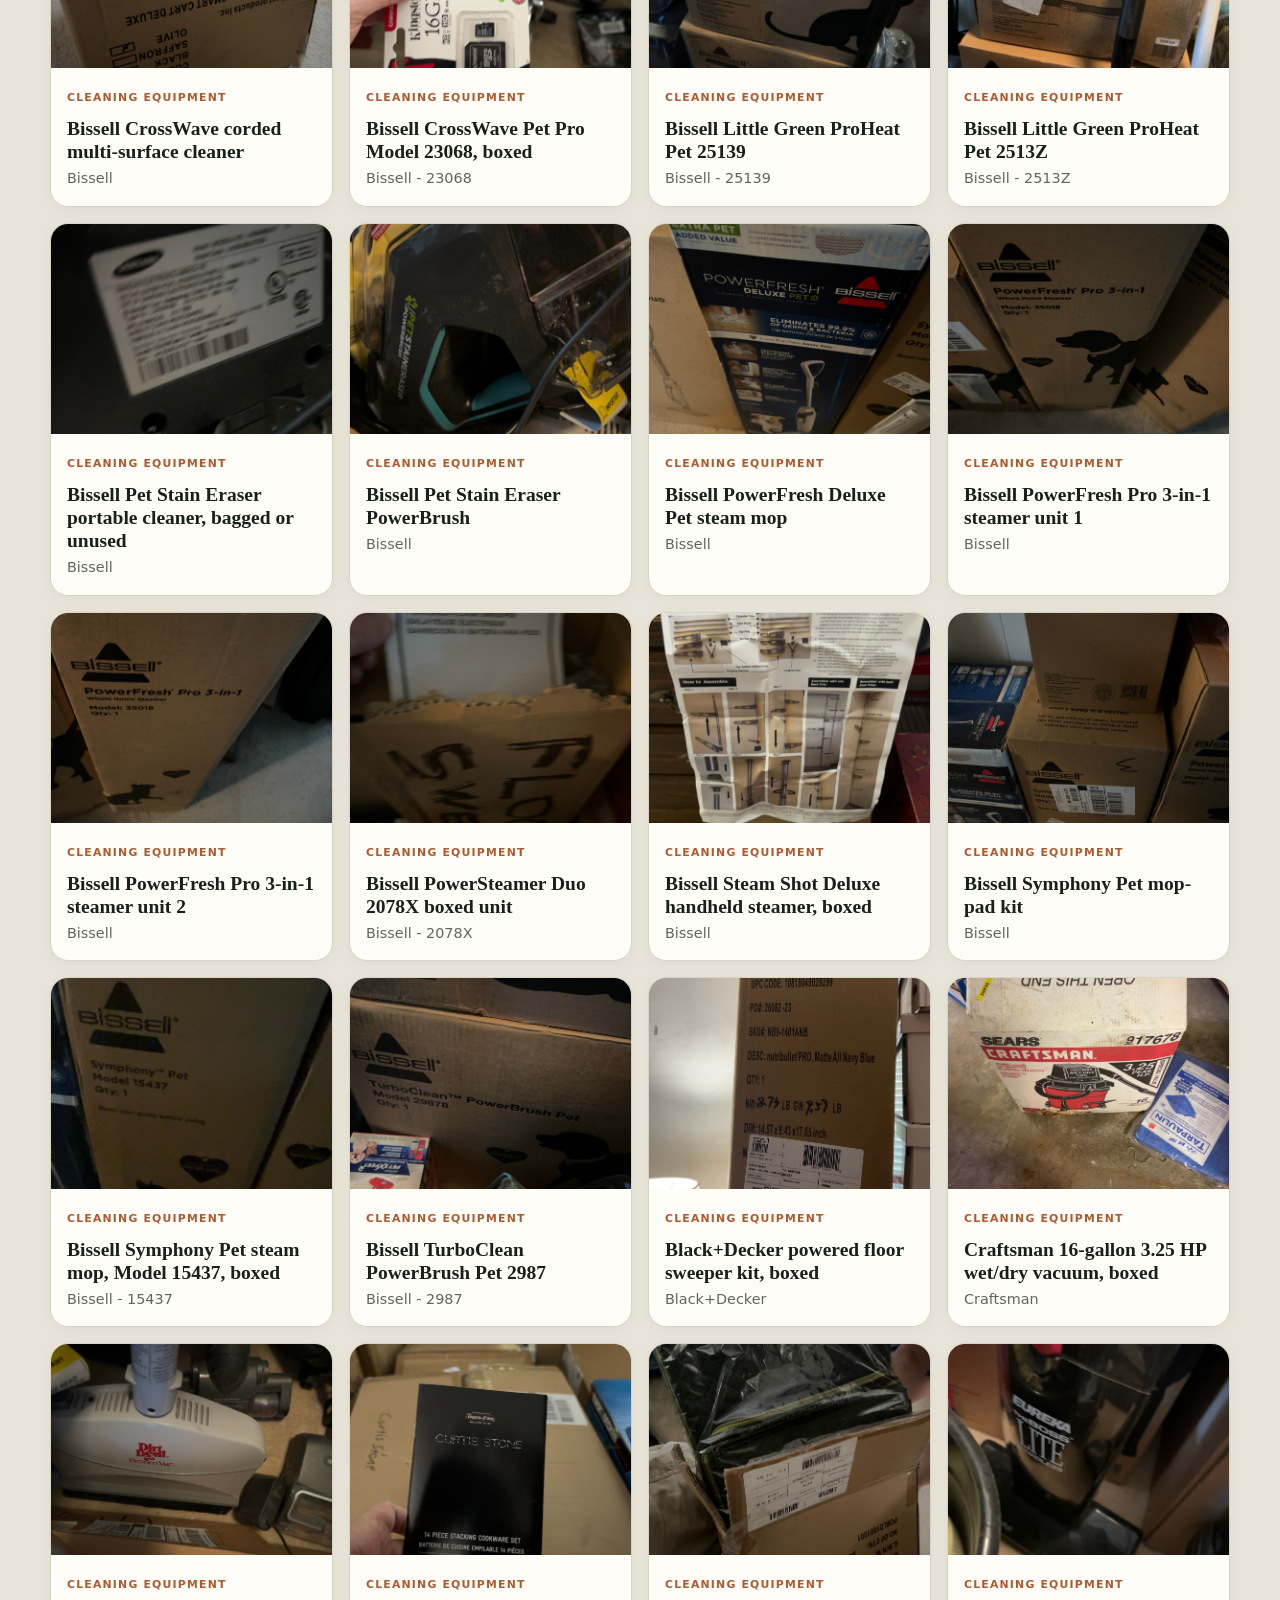
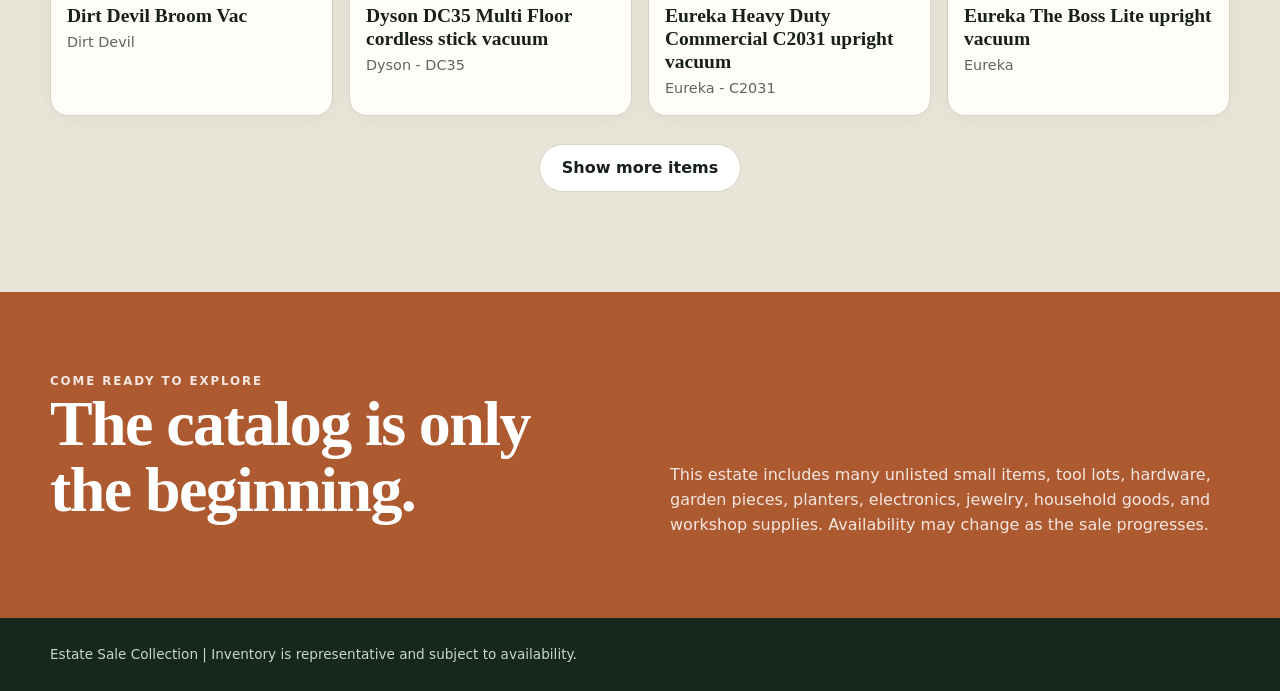
==== commit 97c4ee1e: "Publish mobile estate sale catalog" ====
--- a/index.html
+++ b/index.html
@@ -3,10 +3,10 @@
 <head>
   <meta charset="utf-8">
   <meta name="viewport" content="width=device-width, initial-scale=1">
-  <meta name="description" content="Estate sale July 23–25 at 11045 Silver Lake Road, South Lyon. Browse tools, vintage audio, furniture, garden equipment, household goods, collectibles, and much more.">
-  <meta property="og:title" content="Estate Sale · July 23–25 · South Lyon">
-  <meta property="og:description" content="Thursday and Friday 9–5, Saturday 9–2. Half off Saturday. Many items are brand new in box. Browse the photo catalog.">
-  <title>Estate Sale · July 23–25 · South Lyon</title>
+  <meta name="description" content="Estate sale July 23-25 at 11045 Silver Lake Road, South Lyon. Browse tools, vintage audio, furniture, garden equipment, household goods, collectibles, and much more.">
+  <meta property="og:title" content="Estate Sale | July 23-25 | South Lyon">
+  <meta property="og:description" content="Thursday and Friday 9-5, Saturday 9-2. Half off Saturday. Many items are brand new in box. Browse the photo catalog.">
+  <title>Estate Sale | July 23-25 | South Lyon</title>
   <link rel="stylesheet" href="styles.css">
 </head>
 <body>
@@ -19,7 +19,7 @@
       <div>
         <p class="eyebrow">A house, garage, and workshop full of finds</p>
         <h1>Something useful, unusual, or nostalgic around every corner.</h1>
-        <p class="hero-copy">Explore a large and varied estate collection—from vintage audio and advertising to furniture, household goods, garden equipment, tools, hardware, collectibles, and much more. So many items are available, including many brand-new-in-box finds.</p>
+        <p class="hero-copy">Explore a large and varied estate collection - from vintage audio and advertising to furniture, household goods, garden equipment, tools, hardware, collectibles, and much more. So many items are available, including many brand-new-in-box finds.</p>
         <a class="button" href="#browse">Explore the collection</a>
       </div>
       <aside class="hero-note">
@@ -30,9 +30,9 @@
       </aside>
     </div>
     <section class="schedule shell" aria-label="Estate sale hours">
-      <div><span>Thursday</span><strong>July 23</strong><em>9 AM–5 PM</em></div>
-      <div><span>Friday</span><strong>July 24</strong><em>9 AM–5 PM</em></div>
-      <div><span>Saturday</span><strong>July 25</strong><em>9 AM–2 PM</em></div>
+      <div><span>Thursday</span><strong>July 23</strong><em>9 AM-5 PM</em></div>
+      <div><span>Friday</span><strong>July 24</strong><em>9 AM-5 PM</em></div>
+      <div><span>Saturday</span><strong>July 25</strong><em>9 AM-2 PM</em></div>
       <div class="half-off"><span>Saturday special</span><strong>Half off</strong><em>Items on Saturday</em></div>
     </section>
   </header>
@@ -49,7 +49,7 @@
         <article><h3>Plumbing & electrical</h3><p>Specialty plumbing tools, electrical tools, extension cords, fittings, supplies, and shop accessories.</p></article>
         <article><h3>Garden & outdoor</h3><p>Garden tools, hoses, many planters, ladders, outdoor equipment, and two trailers.</p></article>
         <article><h3>Hardware & storage</h3><p>Nuts, bolts, fasteners, brackets, organizers, parts drawers, and a broad assortment of useful hardware.</p></article>
-        <article><h3>Collectibles & décor</h3><p>Jewelry, old-fashioned milk jugs, advertising pieces, decorative objects, clocks, signs, and local-interest finds.</p></article>
+        <article><h3>Collectibles & decor</h3><p>Jewelry, old-fashioned milk jugs, advertising pieces, decorative objects, clocks, signs, and local-interest finds.</p></article>
         <article><h3>Electronics & household</h3><p>Small electronics, cameras, cleaning equipment, appliances, kitchenware, furniture, media, and everyday household goods.</p></article>
       </div>
     </section>
@@ -65,10 +65,13 @@
         </div>
         <div class="controls">
           <label class="search">
-            <span class="sr-only">Search inventory</span>
-            <input id="searchInput" type="search" placeholder="Search tools, signs, furniture…" autocomplete="off">
+            <span>Search items</span>
+            <input id="searchInput" type="search" placeholder="Search tools, signs, furniture..." autocomplete="off">
           </label>
-          <div class="chips" id="categoryChips" aria-label="Filter by category"></div>
+          <label class="category-filter">
+            <span>Category</span>
+            <select id="categorySelect" aria-label="Filter by category"></select>
+          </label>
         </div>
         <div class="item-grid" id="itemGrid"></div>
         <button class="button secondary load-more" id="loadMore" type="button">Show more items</button>
@@ -87,12 +90,12 @@
   </main>
 
   <dialog id="photoDialog">
-    <button class="dialog-close" type="button" aria-label="Close photo">×</button>
+    <button class="dialog-close" type="button" aria-label="Close photo">X</button>
     <img alt="" id="dialogImage">
     <p id="dialogCaption"></p>
   </dialog>
 
-  <footer><div class="shell">Estate Sale Collection · Inventory is representative and subject to availability.</div></footer>
+  <footer><div class="shell">Estate Sale Collection | Inventory is representative and subject to availability.</div></footer>
   <script src="data/public-items.js"></script>
   <script src="app.js"></script>
 </body>
--- a/styles.css
+++ b/styles.css
@@ -1,5 +1,11 @@
 :root{--ink:#172019;--muted:#5e675f;--paper:#f5f1e7;--cream:#fffdf7;--green:#204b35;--lime:#dce8b4;--rust:#ae5a31;--line:#d8d2c4;--shadow:0 16px 50px rgba(30,40,31,.11);font-family:Inter,ui-sans-serif,system-ui,-apple-system,BlinkMacSystemFont,"Segoe UI",sans-serif;color:var(--ink);background:var(--paper)}
 *{box-sizing:border-box}html{scroll-behavior:smooth}body{margin:0;line-height:1.55}img{display:block;max-width:100%}button,input,select{font:inherit}.shell{width:min(1180px,calc(100% - 32px));margin:auto}.hero{color:white;background:linear-gradient(120deg,rgba(17,52,35,.97),rgba(25,70,46,.91)),radial-gradient(circle at 78% 20%,#71854f,transparent 45%);padding-bottom:74px}.nav{height:72px;display:flex;align-items:center;justify-content:space-between;border-bottom:1px solid rgba(255,255,255,.2)}.brand{font-weight:800;color:white;text-decoration:none;letter-spacing:.01em}.nav-link{color:white;text-underline-offset:5px}.hero-grid{display:grid;grid-template-columns:minmax(0,1.5fr) minmax(280px,.65fr);gap:72px;align-items:end;padding-top:92px}.eyebrow{text-transform:uppercase;letter-spacing:.16em;font-weight:800;font-size:.74rem;margin:0 0 14px}.hero h1{font-family:Georgia,serif;font-size:clamp(3rem,7vw,6.4rem);line-height:.94;max-width:900px;margin:0;letter-spacing:-.045em}.hero-copy{font-size:1.18rem;max-width:720px;color:rgba(255,255,255,.84);margin:28px 0 34px}.button{display:inline-flex;align-items:center;justify-content:center;min-height:48px;padding:0 22px;border:0;border-radius:999px;background:var(--lime);color:var(--ink);font-weight:800;text-decoration:none;cursor:pointer}.button.secondary{background:white;border:1px solid var(--line)}.hero-note{background:rgba(255,255,255,.1);border:1px solid rgba(255,255,255,.25);padding:26px;border-radius:22px;backdrop-filter:blur(10px)}.hero-note span{font-size:.78rem;text-transform:uppercase;letter-spacing:.15em}.hero-note strong{display:block;font-family:Georgia,serif;font-size:1.65rem;line-height:1.15;margin:12px 0}.hero-note p{color:rgba(255,255,255,.78);margin-bottom:0}.section{padding:94px 0}.section-heading{max-width:780px;margin-bottom:38px}.section h2,.catalog-section h2,.closing h2{font-family:Georgia,serif;font-size:clamp(2.2rem,5vw,4rem);line-height:1.04;margin:0 0 14px;letter-spacing:-.025em}.section-heading>p:last-child{color:var(--muted);font-size:1.05rem}.collection-grid{display:grid;grid-template-columns:repeat(3,1fr);gap:14px}.collection-grid article{background:var(--cream);border:1px solid var(--line);border-radius:18px;padding:25px}.collection-grid h3{margin:0 0 8px;font-size:1.08rem}.collection-grid p{margin:0;color:var(--muted)}.catalog-section{background:#e9e4d8;padding:88px 0 100px}.catalog-head{display:flex;justify-content:space-between;align-items:end;gap:20px}.result-count{font-weight:800;color:var(--green)}.controls{position:sticky;z-index:10;top:0;background:rgba(233,228,216,.95);backdrop-filter:blur(12px);padding:20px 0 18px;margin-bottom:16px}.search input,.staff-actions input,.staff-actions select,.login-card input{width:100%;border:1px solid #bcb6aa;background:white;border-radius:13px;padding:14px 16px;color:var(--ink)}.search{display:block;max-width:540px}.chips{display:flex;gap:8px;overflow:auto;padding-top:13px;scrollbar-width:thin}.chip{white-space:nowrap;border:1px solid #bab4a9;border-radius:999px;background:transparent;padding:8px 13px;cursor:pointer}.chip.active{background:var(--green);color:white;border-color:var(--green)}.item-grid{display:grid;grid-template-columns:repeat(4,1fr);gap:16px}.item-card{background:var(--cream);border:1px solid var(--line);border-radius:18px;overflow:hidden;box-shadow:0 3px 16px rgba(28,36,29,.04)}.item-photo{width:100%;aspect-ratio:4/3;object-fit:cover;background:#d9d4ca;cursor:zoom-in}.photo-placeholder{display:grid;place-items:center;aspect-ratio:4/3;background:linear-gradient(135deg,#ddd7ca,#c8c0af);color:#6c6a64;font-weight:700;text-align:center;padding:20px}.item-content{padding:16px}.item-category{color:var(--rust);text-transform:uppercase;letter-spacing:.11em;font-size:.68rem;font-weight:800}.item-card h3{font-family:Georgia,serif;font-size:1.22rem;line-height:1.18;margin:8px 0 4px}.item-brand{color:var(--muted);margin:0;font-size:.9rem}.load-more{display:flex;margin:28px auto 0}.closing{background:var(--rust);color:white;padding:80px 0}.closing-inner{display:grid;grid-template-columns:1fr 1fr;gap:60px;align-items:end}.closing p{margin:0;color:rgba(255,255,255,.85)}footer{background:#16271d;color:#cbd4cd;padding:26px 0;font-size:.85rem}dialog{border:0;border-radius:18px;padding:16px;background:#111;color:white;max-width:min(92vw,1100px);box-shadow:var(--shadow)}dialog::backdrop{background:rgba(4,8,5,.82)}dialog img{max-height:78vh;margin:auto;border-radius:9px}.dialog-close{position:absolute;right:22px;top:18px;border:0;border-radius:99px;background:white;width:38px;height:38px;font-size:1.5rem;cursor:pointer}.dialog-close+img{}#dialogCaption{text-align:center;margin:12px 0 2px}.sr-only{position:absolute;width:1px;height:1px;padding:0;margin:-1px;overflow:hidden;clip:rect(0,0,0,0);white-space:nowrap;border:0}
 .staff-body{background:#ece8dd;min-height:100vh}.staff-shell{width:min(960px,calc(100% - 24px));margin:auto;padding:30px 0 70px}.login-card{max-width:520px;margin:12vh auto;background:white;border:1px solid var(--line);border-radius:24px;padding:34px;box-shadow:var(--shadow)}.login-card h1,.staff-header h1{font-family:Georgia,serif;font-size:2.4rem;line-height:1;margin:0 0 16px}.login-card label{display:grid;gap:7px;font-weight:700;margin:25px 0 14px}.form-error{color:#a42d22;min-height:1.5em}.staff-header{display:flex;justify-content:space-between;align-items:center;margin-bottom:24px}.text-button{border:0;background:transparent;text-decoration:underline;cursor:pointer}.stats{display:grid;grid-template-columns:repeat(4,1fr);gap:10px;margin-bottom:16px}.stat{background:white;border:1px solid var(--line);border-radius:16px;padding:17px}.stat strong{display:block;font-size:1.55rem}.stat span{font-size:.8rem;color:var(--muted)}.staff-actions{display:grid;grid-template-columns:2fr 1fr 1fr;gap:10px}.staff-tools{display:flex;gap:8px;flex-wrap:wrap;margin:12px 0}.file-button input{display:none}.device-note{font-size:.84rem;color:var(--muted)}.staff-list{display:grid;gap:8px;margin-top:18px}.staff-item{display:grid;grid-template-columns:70px minmax(0,1fr) auto auto;gap:14px;align-items:center;background:white;border:1px solid var(--line);border-radius:16px;padding:10px}.staff-item.sold{opacity:.55}.staff-item img{width:70px;height:58px;object-fit:cover;border-radius:10px;background:#ddd}.staff-item h3{font-size:1rem;margin:0 0 3px}.staff-meta{font-size:.78rem;color:var(--muted)}.staff-price{font-weight:900;font-size:1.05rem}.sold-toggle{border:1px solid var(--green);background:white;color:var(--green);border-radius:999px;padding:8px 11px;cursor:pointer;font-weight:800}.sold .sold-toggle{background:var(--green);color:white}
-.hero-note p{margin-bottom:16px}.directions-link{display:inline-block;color:white;font-weight:800;text-underline-offset:5px}
-@media(max-width:900px){.hero-grid{grid-template-columns:1fr;padding-top:64px}.hero-note{max-width:560px}.collection-grid{grid-template-columns:repeat(2,1fr)}.item-grid{grid-template-columns:repeat(3,1fr)}.closing-inner{grid-template-columns:1fr}.stats{grid-template-columns:repeat(2,1fr)}}@media(max-width:640px){.hero{padding-bottom:48px}.nav{height:60px}.hero-grid{gap:36px}.hero h1{font-size:3.25rem}.section,.catalog-section{padding:62px 0}.collection-grid{grid-template-columns:1fr}.catalog-head{align-items:start;flex-direction:column}.controls{margin-inline:-16px;padding-inline:16px}.item-grid{grid-template-columns:repeat(2,1fr);gap:10px}.item-content{padding:12px}.item-card h3{font-size:1.04rem}.staff-actions{grid-template-columns:1fr}.staff-item{grid-template-columns:58px minmax(0,1fr) auto}.staff-item img{width:58px;height:54px}.staff-price{grid-column:2}.sold-toggle{grid-column:3;grid-row:1/3}.closing{padding:60px 0}}@media print{.staff-actions,.staff-tools,.device-note,.sold-toggle,.text-button{display:none!important}.staff-body{background:white}.staff-item{break-inside:avoid}}
+.hero-note p{margin-bottom:16px}.directions-link{display:inline-block;color:white;font-weight:800;text-underline-offset:5px}.schedule{display:grid;grid-template-columns:repeat(4,1fr);margin-top:54px;border:1px solid rgba(255,255,255,.26);border-radius:18px;overflow:hidden}.schedule>div{display:grid;gap:2px;padding:18px 22px;background:rgba(255,255,255,.08);border-right:1px solid rgba(255,255,255,.2)}.schedule>div:last-child{border-right:0}.schedule span{font-size:.72rem;text-transform:uppercase;letter-spacing:.13em;color:rgba(255,255,255,.72)}.schedule strong{font-family:Georgia,serif;font-size:1.35rem}.schedule em{font-style:normal;font-size:.9rem;color:rgba(255,255,255,.82)}.schedule .half-off{background:var(--rust)}
+@media(max-width:900px){.hero-grid{grid-template-columns:1fr;padding-top:64px}.hero-note{max-width:560px}.schedule{grid-template-columns:repeat(2,1fr)}.schedule>div:nth-child(2){border-right:0}.schedule>div:nth-child(-n+2){border-bottom:1px solid rgba(255,255,255,.2)}.collection-grid{grid-template-columns:repeat(2,1fr)}.item-grid{grid-template-columns:repeat(3,1fr)}.closing-inner{grid-template-columns:1fr}.stats{grid-template-columns:repeat(2,1fr)}}@media(max-width:640px){.hero{padding-bottom:48px}.nav{height:60px}.hero-grid{gap:36px}.hero h1{font-size:3.25rem}.schedule{grid-template-columns:1fr}.schedule>div{border-right:0;border-bottom:1px solid rgba(255,255,255,.2)}.schedule>div:last-child{border-bottom:0}.section,.catalog-section{padding:62px 0}.collection-grid{grid-template-columns:1fr}.catalog-head{align-items:start;flex-direction:column}.controls{margin-inline:-16px;padding-inline:16px}.item-grid{grid-template-columns:repeat(2,1fr);gap:10px}.item-content{padding:12px}.item-card h3{font-size:1.04rem}.staff-actions{grid-template-columns:1fr}.staff-item{grid-template-columns:58px minmax(0,1fr) auto}.staff-item img{width:58px;height:54px}.staff-price{grid-column:2}.sold-toggle{grid-column:3;grid-row:1/3}.closing{padding:60px 0}}@media print{.staff-actions,.staff-tools,.device-note,.sold-toggle,.text-button{display:none!important}.staff-body{background:white}.staff-item{break-inside:avoid}}
+
+/* Compact category control: avoids a long horizontal scrollbar on phones. */
+.controls{display:grid;grid-template-columns:minmax(0,1fr) minmax(220px,320px);gap:12px;align-items:end}
+.search,.category-filter{display:grid;gap:6px;max-width:none;font-size:.78rem;font-weight:800}
+.search input,.category-filter select{width:100%;border:1px solid #bcb6aa;background:white;border-radius:13px;padding:14px 16px;color:var(--ink)}
+@media(max-width:640px){.controls{grid-template-columns:1fr}}
